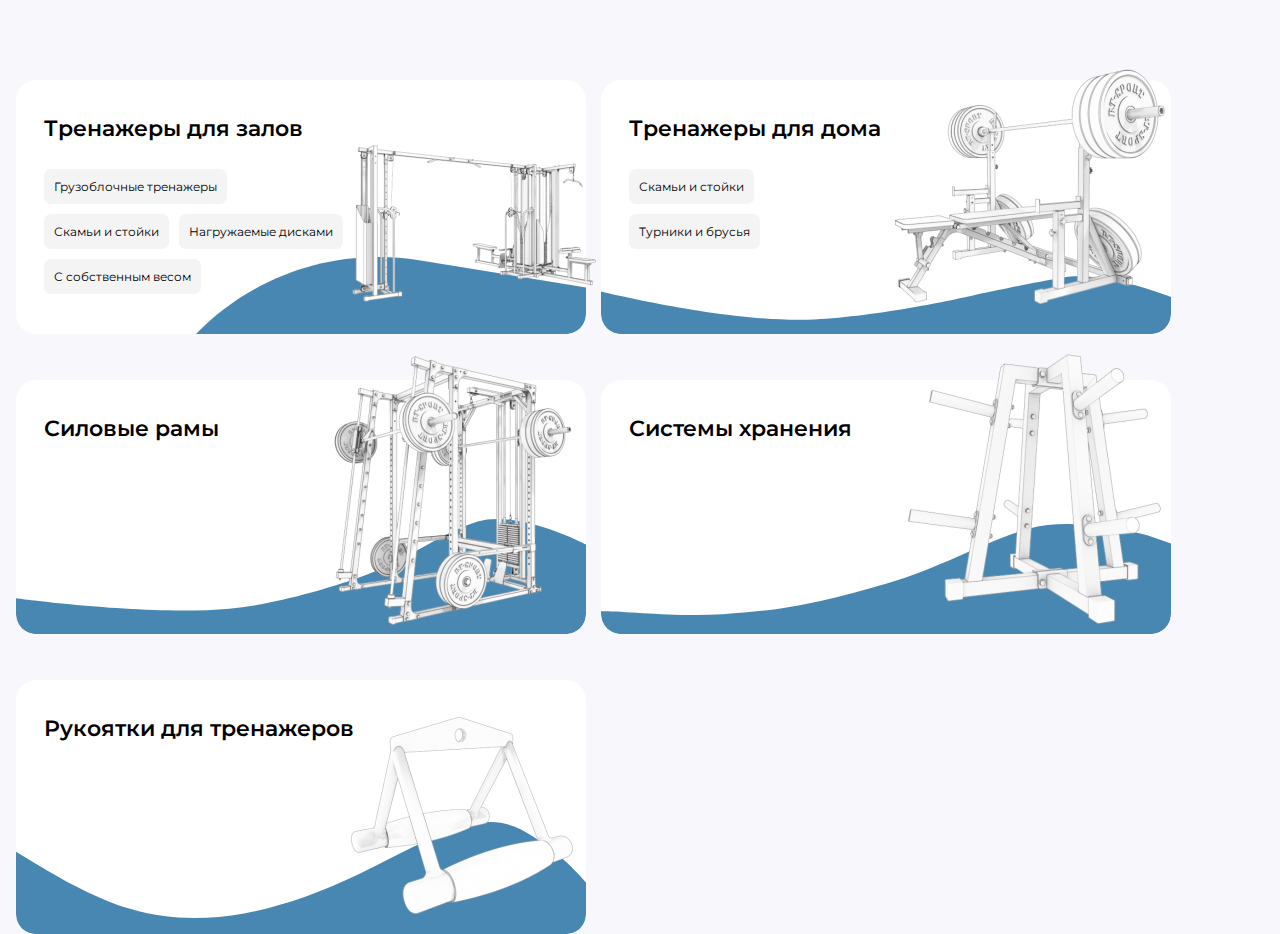
==== index.html @ 9d68d8fd "init" ====
<!DOCTYPE html>
<html lang="ru">

<head>
  <meta charset="UTF-8">
  <meta name="viewport" content="width=device-width, initial-scale=1.0">
  <title>RT-sport</title>
  <link rel="stylesheet" href="style/main.min.css">

</head>

<body class="body">
  <main>
    <section class="pt-80">
      <div class="container">
        <div class="row">
          <div class="card " style="background-image: url('images/svg/c-1.svg');">
            <h2 class="card__title">Тренажеры для залов</h2>
            <div class="card__content">
              <nav class="card_nav">
                <a href="#!" class="card__link">Грузоблочные тренажеры</a>
                <a href="#!" class="card__link">Скамьи и стойки</a>
                <a href="#!" class="card__link">Нагружаемые дисками</a>
                <a href="#!" class="card__link">С собственным весом</a>
              </nav>
              <div class="card__img-wrap">
                <img class="card__img" src="images/png/z-1.png" alt="">
              </div>
            </div>
          </div>
          <div class="card" style="background-image: url('images/svg/c-2.svg');">
            <h2 class="card__title">Тренажеры для дома</h2>
            <div class="card__content">
              <nav class="card_nav">
                <a href="#!" class="card__link">Скамьи и стойки</a> <br>
                <a href="#!" class="card__link">Турники и брусья</a>
              </nav>
              <div class="card__img-wrap d-1">
                <img class="card__img" src="images/png/d-1.png" alt="">
              </div>
            </div>
          </div>
          <div class="card" style="background-image: url('images/svg/c-3.svg');">
            <h2 class="card__title">Силовые рамы</h2>
            <div class="card__content">
              <nav class="card_nav">
                <!-- <a href="#!" class="card__link">title</a> -->
              </nav>
              <div class="card__img-wrap r-1">
                <img class="card__img" src="images/png/r-1.png" alt="">
              </div>
            </div>
          </div>
          <div class="card" style="background-image: url('images/svg/c-4.svg');">
            <h2 class="card__title">Системы хранения</h2>
            <div class="card__content">
              <nav class="card_nav">
                <!-- <a href="#!" class="card__link">title</a> -->
              </nav>
              <div class="card__img-wrap r-1">
                <img class="card__img" src="images/png/x-1.png" alt="">
              </div>
            </div>
          </div>
          <div class="card" style="background-image: url('images/svg/c-5.svg');">
            <h2 class="card__title">Рукоятки для тренажеров</h2>
            <div class="card__content">
              <nav class="card_nav">
                <!-- <a href="#!" class="card__link">title</a> -->
              </nav>
              <div class="card__img-wrap t-1">
                <img class="card__img" src="images/png/t-1.png" alt="">
              </div>
            </div>
          </div>
        </div>
      </div>
    </section>
  </main>

  <script src="js/main.js"></script>
</body>

</html>
---- style/main.min.css ----
*,*::before,*::after{-webkit-box-sizing:border-box;box-sizing:border-box}*,h1,h2,h3,h4,h5,h6{margin:0;padding:0}html{-moz-text-size-adjust:none;-webkit-text-size-adjust:none;-ms-text-size-adjust:none;text-size-adjust:none}body{min-height:100vh;scroll-behavior:smooth;text-rendering:optimizeSpeed}ul{list-style:none}a{color:inherit;text-decoration:none}img{display:block;width:100%;-webkit-user-select:none;-moz-user-select:none;-ms-user-select:none;user-select:none}button{outline:none;border:none;cursor:pointer;background-color:rgba(0,0,0,0)}@font-face{font-family:"Montserrat";font-weight:bold;font-style:normal;font-display:swap;src:url("/font/Montserrat-Bold.woff") format("woff")}@font-face{font-family:"Montserrat";font-weight:600;font-style:normal;font-display:swap;src:url("/font/Montserrat-SemiBold.woff") format("woff")}@font-face{font-family:"Montserrat";font-weight:normal;font-style:normal;font-display:swap;src:url("/font/Montserrat-Regular.woff") format("woff")}.body{background-color:#f8f7fc}@media(max-width: 992px){.body{position:relative;height:100vh}}.container{max-width:1782px;width:100%;margin:0 auto;padding:0 16px}.mb-15{margin-bottom:15px}@media(max-width: 768px){.mb-15{margin-bottom:10px}}.mb-30{margin-bottom:30px}@media(max-width: 768px){.mb-30{margin-bottom:20px}}.pt-80{padding-top:80px}.d-none{display:none !important}.row{display:-webkit-box;display:-ms-flexbox;display:flex;-ms-flex-wrap:wrap;flex-wrap:wrap;-webkit-column-gap:15px;-moz-column-gap:15px;column-gap:15px;row-gap:46px}.card{-webkit-box-flex:0;-ms-flex:0 1 570px;flex:0 1 570px;padding:35px 28px;position:relative;height:254px;border-radius:20px;background:#fff;background-repeat:no-repeat;background-position:right bottom;background-size:auto;cursor:pointer;-webkit-transition:-webkit-transform 250ms ease-in-out,-webkit-filter 250ms ease-in-out;transition:-webkit-transform 250ms ease-in-out,-webkit-filter 250ms ease-in-out;transition:transform 250ms ease-in-out,filter 250ms ease-in-out;transition:transform 250ms ease-in-out,filter 250ms ease-in-out,-webkit-transform 250ms ease-in-out,-webkit-filter 250ms ease-in-out}.card:hover .card__img-wrap{-webkit-transform:scale(1.03);-ms-transform:scale(1.03);transform:scale(1.03)}.card:hover .card__img{-webkit-filter:drop-shadow(6px 6px 14px rgba(0, 0, 0, 0.2));filter:drop-shadow(6px 6px 14px rgba(0, 0, 0, 0.2))}.card__title{color:#000;font-family:"Montserrat",sans-serif;font-size:22px;font-weight:600;line-height:27px;letter-spacing:0%;margin-bottom:27px}.card__content{max-width:310px}.card_nav{display:inline-table;-ms-flex-wrap:wrap;flex-wrap:wrap}.card__link{display:inline-block;color:#000;font-family:"Montserrat",sans-serif;font-size:12px;font-weight:500;line-height:15px;letter-spacing:0%;padding:10px;border-radius:7px;background:#f4f4f4;-webkit-transition:background-color 150ms ease-in-out;transition:background-color 150ms ease-in-out}.card__link:not(:last-child){margin-right:10px;margin-bottom:10px}.card__link:hover{background-color:#e5e5e5}.card__img-wrap{width:249px;height:244px;position:absolute;right:-12px;bottom:0;-webkit-transition:-webkit-transform 250ms ease-in-out;transition:-webkit-transform 250ms ease-in-out;transition:transform 250ms ease-in-out;transition:transform 250ms ease-in-out, -webkit-transform 250ms ease-in-out}.d-1{width:280px;height:280px;right:0;bottom:16px}.r-1{width:274px;height:274px;right:0;bottom:7px}.t-1{width:226px;height:226px;right:10px;bottom:15px}.card__img{width:100%;height:100%;-o-object-fit:fill;object-fit:fill;-o-object-position:right bottom;object-position:right bottom;-webkit-transition:-webkit-filter 250ms ease-in-out;transition:-webkit-filter 250ms ease-in-out;transition:filter 250ms ease-in-out;transition:filter 250ms ease-in-out, -webkit-filter 250ms ease-in-out}/*# sourceMappingURL=main.min.css.map */
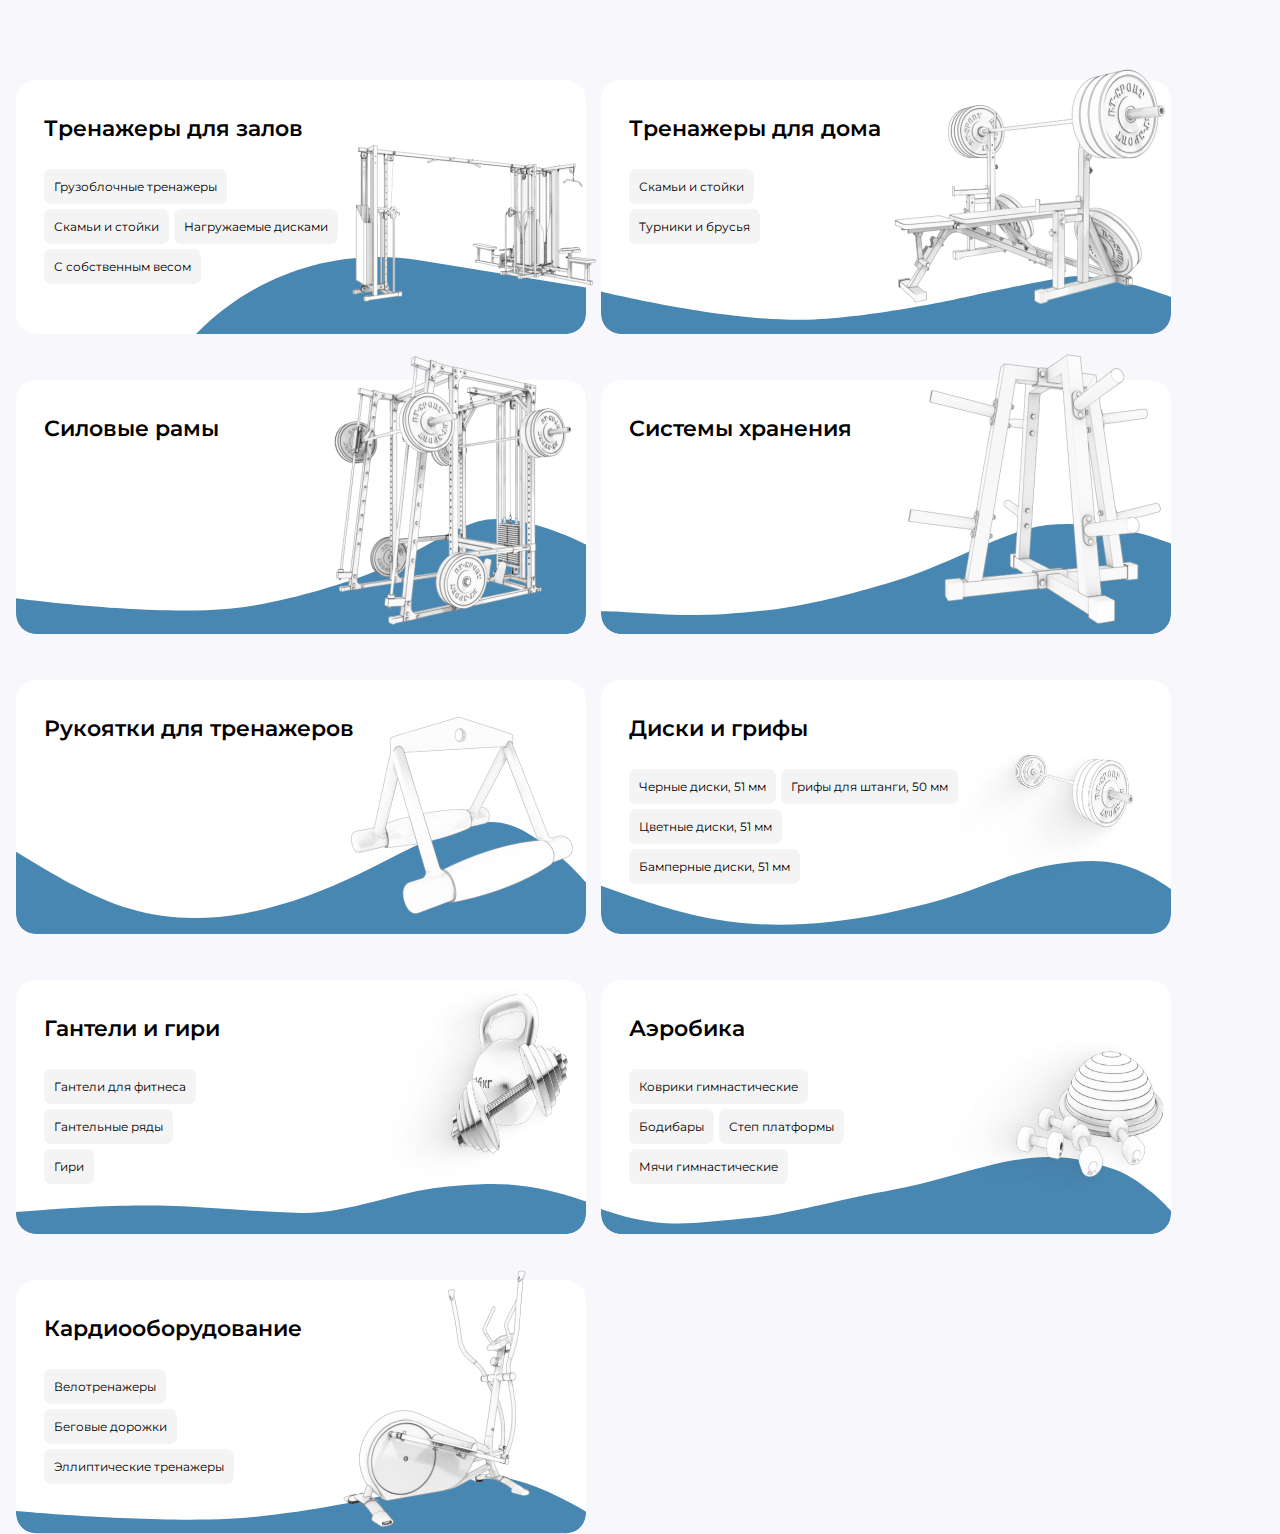
==== commit c5cfad5e: "index finish" ====
--- a/index.html
+++ b/index.html
@@ -73,6 +73,60 @@
               </div>
             </div>
           </div>
+          <div class="card" style="background-image: url('images/svg/c-6.svg');">
+            <h2 class="card__title">Диски и грифы</h2>
+            <div>
+              <nav class="card_nav">
+                <a href="#!" class="card__link">Черные диски, 51 мм</a>
+                <a href="#!" class="card__link">Грифы для штанги, 50 мм</a> <br>
+                <a href="#!" class="card__link">Цветные диски, 51 мм</a> <br>
+                <a href="#!" class="card__link">Бамперные диски, 51 мм</a>
+              </nav>
+              <div class="card__img-wrap d-g-1">
+                <img class="card__img" src="images/png/d-g-1.png" alt="">
+              </div>
+            </div>
+          </div>
+          <div class="card" style="background-image: url('images/svg/c-7.svg');">
+            <h2 class="card__title">Гантели и гири</h2>
+            <div class="card__content">
+              <nav class="card_nav">
+                <a href="#!" class="card__link">Гантели для фитнеса</a> <br>
+                <a href="#!" class="card__link">Гантельные ряды</a> <br>
+                <a href="#!" class="card__link">Гири</a> <br>
+              </nav>
+              <div class="card__img-wrap g-g-1">
+                <img class="card__img" src="images/png/g-g-1.png" alt="">
+              </div>
+            </div>
+          </div>
+          <div class="card" style="background-image: url('images/svg/c-8.svg');">
+            <h2 class="card__title">Аэробика</h2>
+            <div class="card__content">
+              <nav class="card_nav">
+                <a href="#!" class="card__link">Коврики гимнастические</a> <br>
+                <a href="#!" class="card__link">Бодибары</a>
+                <a href="#!" class="card__link">Степ платформы</a> <br>
+                <a href="#!" class="card__link">Мячи гимнастические</a>
+              </nav>
+              <div class="card__img-wrap r-1">
+                <img class="card__img" src="images/png/a-1.png" alt="">
+              </div>
+            </div>
+          </div>
+          <div class="card" style="background-image: url('images/svg/c-9.svg');">
+            <h2 class="card__title">Кардиооборудование</h2>
+            <div class="card__content">
+              <nav class="card_nav">
+                <a href="#!" class="card__link">Велотренажеры</a> <br>
+                <a href="#!" class="card__link">Беговые дорожки</a>
+                <a href="#!" class="card__link">Эллиптические тренажеры</a> <br>
+              </nav>
+              <div class="card__img-wrap k-1">
+                <img class="card__img" src="images/png/k-1.png" alt="">
+              </div>
+            </div>
+          </div>
         </div>
       </div>
     </section>
--- a/style/main.min.css
+++ b/style/main.min.css
@@ -1 +1 @@
-*,*::before,*::after{-webkit-box-sizing:border-box;box-sizing:border-box}*,h1,h2,h3,h4,h5,h6{margin:0;padding:0}html{-moz-text-size-adjust:none;-webkit-text-size-adjust:none;-ms-text-size-adjust:none;text-size-adjust:none}body{min-height:100vh;scroll-behavior:smooth;text-rendering:optimizeSpeed}ul{list-style:none}a{color:inherit;text-decoration:none}img{display:block;width:100%;-webkit-user-select:none;-moz-user-select:none;-ms-user-select:none;user-select:none}button{outline:none;border:none;cursor:pointer;background-color:rgba(0,0,0,0)}@font-face{font-family:"Montserrat";font-weight:bold;font-style:normal;font-display:swap;src:url("/font/Montserrat-Bold.woff") format("woff")}@font-face{font-family:"Montserrat";font-weight:600;font-style:normal;font-display:swap;src:url("/font/Montserrat-SemiBold.woff") format("woff")}@font-face{font-family:"Montserrat";font-weight:normal;font-style:normal;font-display:swap;src:url("/font/Montserrat-Regular.woff") format("woff")}.body{background-color:#f8f7fc}@media(max-width: 992px){.body{position:relative;height:100vh}}.container{max-width:1782px;width:100%;margin:0 auto;padding:0 16px}.mb-15{margin-bottom:15px}@media(max-width: 768px){.mb-15{margin-bottom:10px}}.mb-30{margin-bottom:30px}@media(max-width: 768px){.mb-30{margin-bottom:20px}}.pt-80{padding-top:80px}.d-none{display:none !important}.row{display:-webkit-box;display:-ms-flexbox;display:flex;-ms-flex-wrap:wrap;flex-wrap:wrap;-webkit-column-gap:15px;-moz-column-gap:15px;column-gap:15px;row-gap:46px}.card{-webkit-box-flex:0;-ms-flex:0 1 570px;flex:0 1 570px;padding:35px 28px;position:relative;height:254px;border-radius:20px;background:#fff;background-repeat:no-repeat;background-position:right bottom;background-size:auto;cursor:pointer;-webkit-transition:-webkit-transform 250ms ease-in-out,-webkit-filter 250ms ease-in-out;transition:-webkit-transform 250ms ease-in-out,-webkit-filter 250ms ease-in-out;transition:transform 250ms ease-in-out,filter 250ms ease-in-out;transition:transform 250ms ease-in-out,filter 250ms ease-in-out,-webkit-transform 250ms ease-in-out,-webkit-filter 250ms ease-in-out}.card:hover .card__img-wrap{-webkit-transform:scale(1.03);-ms-transform:scale(1.03);transform:scale(1.03)}.card:hover .card__img{-webkit-filter:drop-shadow(6px 6px 14px rgba(0, 0, 0, 0.2));filter:drop-shadow(6px 6px 14px rgba(0, 0, 0, 0.2))}.card__title{color:#000;font-family:"Montserrat",sans-serif;font-size:22px;font-weight:600;line-height:27px;letter-spacing:0%;margin-bottom:27px}.card__content{max-width:310px}.card_nav{display:inline-table;-ms-flex-wrap:wrap;flex-wrap:wrap}.card__link{display:inline-block;color:#000;font-family:"Montserrat",sans-serif;font-size:12px;font-weight:500;line-height:15px;letter-spacing:0%;padding:10px;border-radius:7px;background:#f4f4f4;-webkit-transition:background-color 150ms ease-in-out;transition:background-color 150ms ease-in-out}.card__link:not(:last-child){margin-right:10px;margin-bottom:10px}.card__link:hover{background-color:#e5e5e5}.card__img-wrap{width:249px;height:244px;position:absolute;right:-12px;bottom:0;-webkit-transition:-webkit-transform 250ms ease-in-out;transition:-webkit-transform 250ms ease-in-out;transition:transform 250ms ease-in-out;transition:transform 250ms ease-in-out, -webkit-transform 250ms ease-in-out}.d-1{width:280px;height:280px;right:0;bottom:16px}.r-1{width:274px;height:274px;right:0;bottom:7px}.t-1{width:226px;height:226px;right:10px;bottom:15px}.card__img{width:100%;height:100%;-o-object-fit:fill;object-fit:fill;-o-object-position:right bottom;object-position:right bottom;-webkit-transition:-webkit-filter 250ms ease-in-out;transition:-webkit-filter 250ms ease-in-out;transition:filter 250ms ease-in-out;transition:filter 250ms ease-in-out, -webkit-filter 250ms ease-in-out}/*# sourceMappingURL=main.min.css.map */+*,*::before,*::after{-webkit-box-sizing:border-box;box-sizing:border-box}*,h1,h2,h3,h4,h5,h6{margin:0;padding:0}html{-moz-text-size-adjust:none;-webkit-text-size-adjust:none;-ms-text-size-adjust:none;text-size-adjust:none}body{min-height:100vh;scroll-behavior:smooth;text-rendering:optimizeSpeed}ul{list-style:none}a{color:inherit;text-decoration:none}img{display:block;width:100%;-webkit-user-select:none;-moz-user-select:none;-ms-user-select:none;user-select:none}button{outline:none;border:none;cursor:pointer;background-color:rgba(0,0,0,0)}@font-face{font-family:"Montserrat";font-weight:bold;font-style:normal;font-display:swap;src:url("/font/Montserrat-Bold.woff") format("woff")}@font-face{font-family:"Montserrat";font-weight:600;font-style:normal;font-display:swap;src:url("/font/Montserrat-SemiBold.woff") format("woff")}@font-face{font-family:"Montserrat";font-weight:normal;font-style:normal;font-display:swap;src:url("/font/Montserrat-Regular.woff") format("woff")}.body{background-color:#f8f7fc}@media(max-width: 992px){.body{position:relative;height:100vh}}.container{max-width:1782px;width:100%;margin:0 auto;padding:0 16px}.mb-15{margin-bottom:15px}@media(max-width: 768px){.mb-15{margin-bottom:10px}}.mb-30{margin-bottom:30px}@media(max-width: 768px){.mb-30{margin-bottom:20px}}.pt-80{padding-top:80px}.d-none{display:none !important}.row{display:-webkit-box;display:-ms-flexbox;display:flex;-ms-flex-wrap:wrap;flex-wrap:wrap;-webkit-column-gap:15px;-moz-column-gap:15px;column-gap:15px;row-gap:46px}.card{-webkit-box-flex:0;-ms-flex:0 1 570px;flex:0 1 570px;padding:35px 28px;position:relative;height:254px;border-radius:20px;background:#fff;background-repeat:no-repeat;background-position:right bottom;background-size:auto;cursor:pointer;-webkit-transition:-webkit-transform 250ms ease-in-out,-webkit-filter 250ms ease-in-out;transition:-webkit-transform 250ms ease-in-out,-webkit-filter 250ms ease-in-out;transition:transform 250ms ease-in-out,filter 250ms ease-in-out;transition:transform 250ms ease-in-out,filter 250ms ease-in-out,-webkit-transform 250ms ease-in-out,-webkit-filter 250ms ease-in-out}.card:hover .card__img-wrap{-webkit-transform:scale(1.03);-ms-transform:scale(1.03);transform:scale(1.03)}.card:hover .card__img{-webkit-filter:drop-shadow(6px 6px 14px rgba(0, 0, 0, 0.2));filter:drop-shadow(6px 6px 14px rgba(0, 0, 0, 0.2))}.card__title{color:#000;font-family:"Montserrat",sans-serif;font-size:22px;font-weight:600;line-height:27px;letter-spacing:0%;margin-bottom:27px}.card__content{max-width:310px}.card_nav{display:inline-table;-ms-flex-wrap:wrap;flex-wrap:wrap;position:relative;z-index:1}.card__link{display:inline-block;color:#000;font-family:"Montserrat",sans-serif;font-size:12px;font-weight:500;line-height:15px;letter-spacing:0%;padding:10px;border-radius:7px;background:#f4f4f4;-webkit-transition:background-color 150ms ease-in-out;transition:background-color 150ms ease-in-out}.card__link:not(:last-child){margin-right:5px;margin-bottom:5px}.card__link:hover{background-color:#e5e5e5}.card__img-wrap{width:249px;height:244px;position:absolute;right:-12px;bottom:0;-webkit-transition:-webkit-transform 250ms ease-in-out;transition:-webkit-transform 250ms ease-in-out;transition:transform 250ms ease-in-out;transition:transform 250ms ease-in-out, -webkit-transform 250ms ease-in-out}.d-1{width:280px;height:280px;right:0;bottom:16px}.r-1{width:274px;height:274px;right:0;bottom:7px}.t-1{width:226px;height:226px;right:10px;bottom:15px}.d-g-1{width:257px;height:257px;right:30px;bottom:0px;top:0px}.g-g-1{width:248px;height:248px;right:10px;bottom:10px}.k-1{width:258px;height:258px;right:0;bottom:6px}.card__img{width:100%;height:100%;-o-object-fit:fill;object-fit:fill;-o-object-position:right bottom;object-position:right bottom;-webkit-transition:-webkit-filter 250ms ease-in-out;transition:-webkit-filter 250ms ease-in-out;transition:filter 250ms ease-in-out;transition:filter 250ms ease-in-out, -webkit-filter 250ms ease-in-out}/*# sourceMappingURL=main.min.css.map */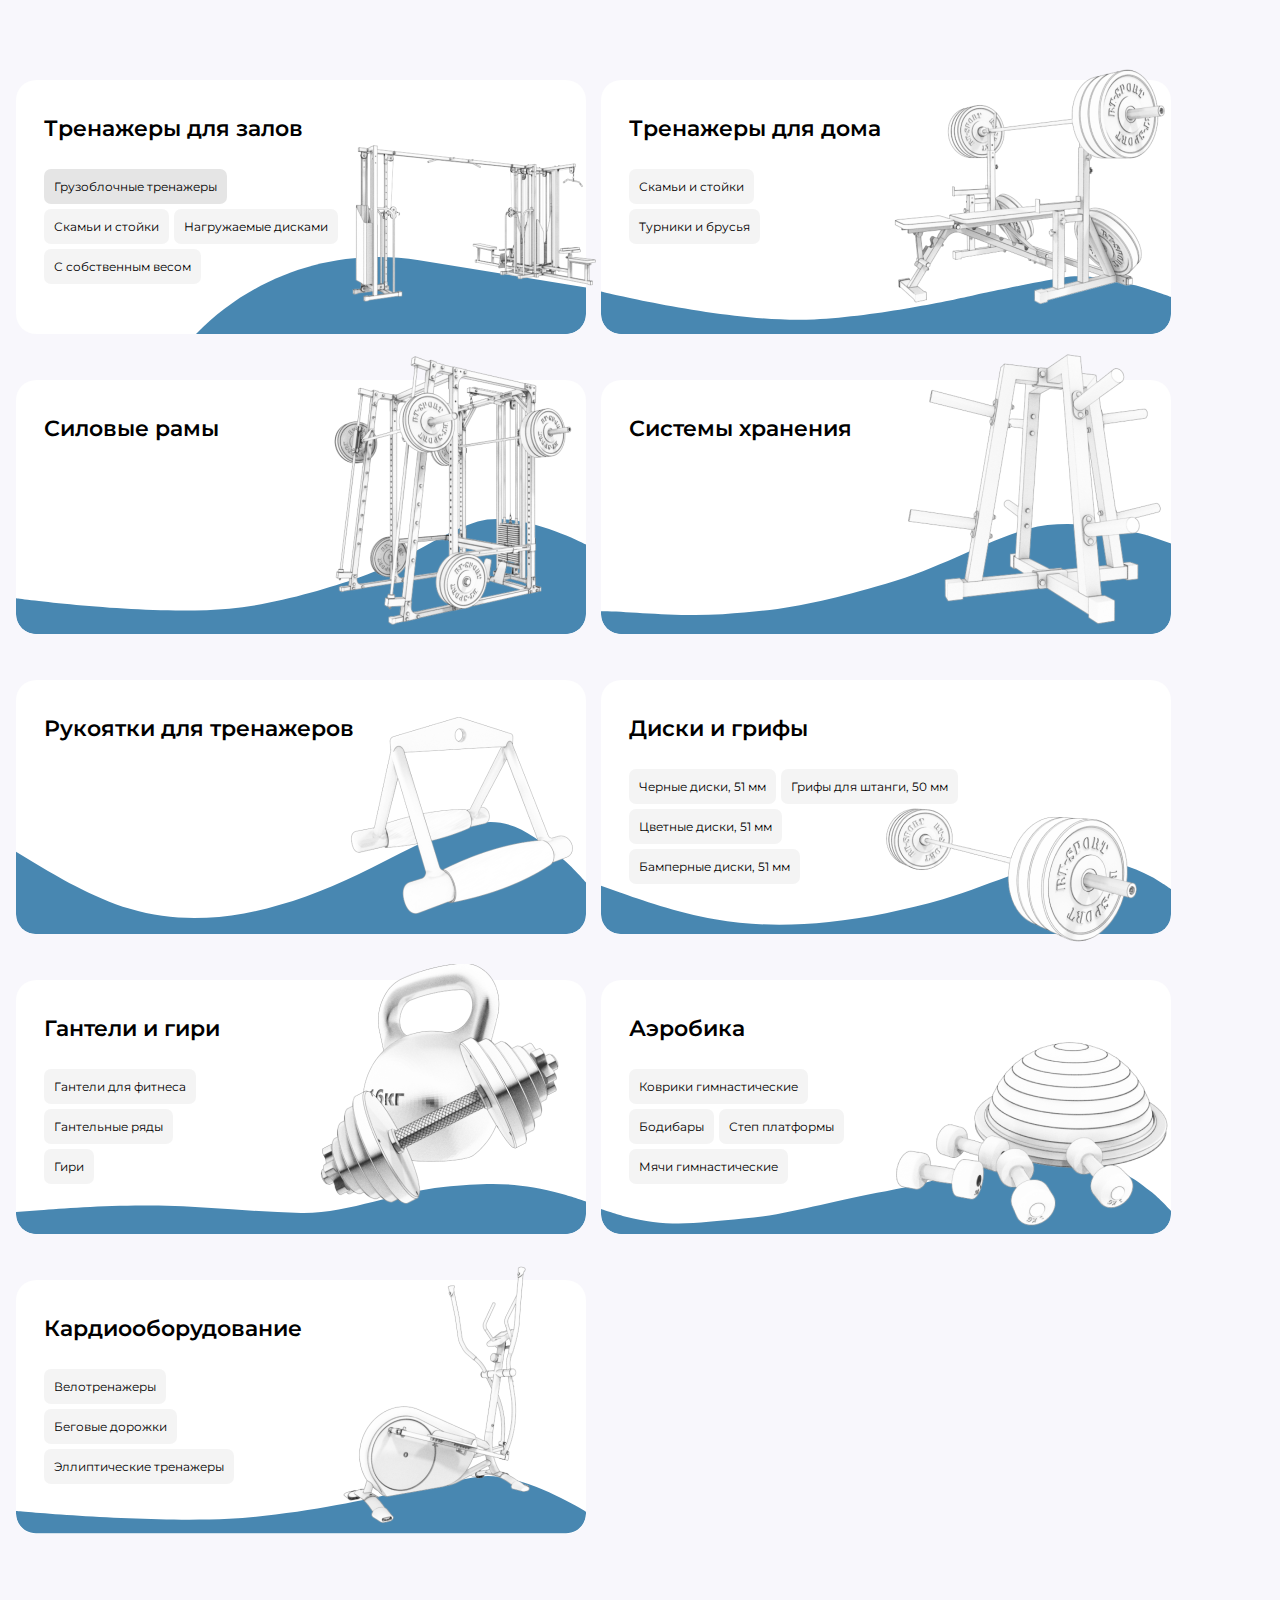
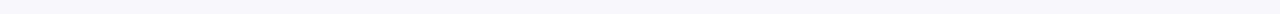
==== commit d7afa73f: "pages finish" ====
--- a/index.html
+++ b/index.html
@@ -11,14 +11,15 @@
 
 <body class="body">
   <main>
-    <section class="pt-80">
+    <section class="py-80">
       <div class="container">
         <div class="row">
-          <div class="card " style="background-image: url('images/svg/c-1.svg');">
+          <div class="card" style="background-image: url('images/svg/c-1.svg');"
+            onclick="window.location.href='zal.html';">
             <h2 class="card__title">Тренажеры для залов</h2>
             <div class="card__content">
               <nav class="card_nav">
-                <a href="#!" class="card__link">Грузоблочные тренажеры</a>
+                <a href="#!" class="card__link active">Грузоблочные тренажеры</a>
                 <a href="#!" class="card__link">Скамьи и стойки</a>
                 <a href="#!" class="card__link">Нагружаемые дисками</a>
                 <a href="#!" class="card__link">С собственным весом</a>
@@ -28,7 +29,8 @@
               </div>
             </div>
           </div>
-          <div class="card" style="background-image: url('images/svg/c-2.svg');">
+          <div class="card" style="background-image: url('images/svg/c-2.svg');"
+            onclick="window.location.href='house.html';">
             <h2 class="card__title">Тренажеры для дома</h2>
             <div class="card__content">
               <nav class="card_nav">
@@ -40,7 +42,8 @@
               </div>
             </div>
           </div>
-          <div class="card" style="background-image: url('images/svg/c-3.svg');">
+          <div class="card" style="background-image: url('images/svg/c-3.svg');"
+            onclick="window.location.href='index.html';">
             <h2 class="card__title">Силовые рамы</h2>
             <div class="card__content">
               <nav class="card_nav">
@@ -51,7 +54,8 @@
               </div>
             </div>
           </div>
-          <div class="card" style="background-image: url('images/svg/c-4.svg');">
+          <div class="card" style="background-image: url('images/svg/c-4.svg');"
+            onclick="window.location.href='index.html';">
             <h2 class="card__title">Системы хранения</h2>
             <div class="card__content">
               <nav class="card_nav">
@@ -62,7 +66,8 @@
               </div>
             </div>
           </div>
-          <div class="card" style="background-image: url('images/svg/c-5.svg');">
+          <div class="card" style="background-image: url('images/svg/c-5.svg');"
+            onclick="window.location.href='index.html';">
             <h2 class="card__title">Рукоятки для тренажеров</h2>
             <div class="card__content">
               <nav class="card_nav">
@@ -73,7 +78,8 @@
               </div>
             </div>
           </div>
-          <div class="card" style="background-image: url('images/svg/c-6.svg');">
+          <div class="card" style="background-image: url('images/svg/c-6.svg');"
+            onclick="window.location.href='disc-grif.html';">
             <h2 class="card__title">Диски и грифы</h2>
             <div>
               <nav class="card_nav">
@@ -87,7 +93,8 @@
               </div>
             </div>
           </div>
-          <div class="card" style="background-image: url('images/svg/c-7.svg');">
+          <div class="card" style="background-image: url('images/svg/c-7.svg');"
+            onclick="window.location.href='gantel-giri.html';">
             <h2 class="card__title">Гантели и гири</h2>
             <div class="card__content">
               <nav class="card_nav">
@@ -100,7 +107,8 @@
               </div>
             </div>
           </div>
-          <div class="card" style="background-image: url('images/svg/c-8.svg');">
+          <div class="card" style="background-image: url('images/svg/c-8.svg');"
+            onclick="window.location.href='aerobika.html';">
             <h2 class="card__title">Аэробика</h2>
             <div class="card__content">
               <nav class="card_nav">
@@ -109,12 +117,13 @@
                 <a href="#!" class="card__link">Степ платформы</a> <br>
                 <a href="#!" class="card__link">Мячи гимнастические</a>
               </nav>
-              <div class="card__img-wrap r-1">
+              <div class="card__img-wrap a-1">
                 <img class="card__img" src="images/png/a-1.png" alt="">
               </div>
             </div>
           </div>
-          <div class="card" style="background-image: url('images/svg/c-9.svg');">
+          <div class="card" style="background-image: url('images/svg/c-9.svg');"
+            onclick="window.location.href='kardio.html';">
             <h2 class="card__title">Кардиооборудование</h2>
             <div class="card__content">
               <nav class="card_nav">
--- a/style/main.min.css
+++ b/style/main.min.css
@@ -1 +1 @@
-*,*::before,*::after{-webkit-box-sizing:border-box;box-sizing:border-box}*,h1,h2,h3,h4,h5,h6{margin:0;padding:0}html{-moz-text-size-adjust:none;-webkit-text-size-adjust:none;-ms-text-size-adjust:none;text-size-adjust:none}body{min-height:100vh;scroll-behavior:smooth;text-rendering:optimizeSpeed}ul{list-style:none}a{color:inherit;text-decoration:none}img{display:block;width:100%;-webkit-user-select:none;-moz-user-select:none;-ms-user-select:none;user-select:none}button{outline:none;border:none;cursor:pointer;background-color:rgba(0,0,0,0)}@font-face{font-family:"Montserrat";font-weight:bold;font-style:normal;font-display:swap;src:url("/font/Montserrat-Bold.woff") format("woff")}@font-face{font-family:"Montserrat";font-weight:600;font-style:normal;font-display:swap;src:url("/font/Montserrat-SemiBold.woff") format("woff")}@font-face{font-family:"Montserrat";font-weight:normal;font-style:normal;font-display:swap;src:url("/font/Montserrat-Regular.woff") format("woff")}.body{background-color:#f8f7fc}@media(max-width: 992px){.body{position:relative;height:100vh}}.container{max-width:1782px;width:100%;margin:0 auto;padding:0 16px}.mb-15{margin-bottom:15px}@media(max-width: 768px){.mb-15{margin-bottom:10px}}.mb-30{margin-bottom:30px}@media(max-width: 768px){.mb-30{margin-bottom:20px}}.pt-80{padding-top:80px}.d-none{display:none !important}.row{display:-webkit-box;display:-ms-flexbox;display:flex;-ms-flex-wrap:wrap;flex-wrap:wrap;-webkit-column-gap:15px;-moz-column-gap:15px;column-gap:15px;row-gap:46px}.card{-webkit-box-flex:0;-ms-flex:0 1 570px;flex:0 1 570px;padding:35px 28px;position:relative;height:254px;border-radius:20px;background:#fff;background-repeat:no-repeat;background-position:right bottom;background-size:auto;cursor:pointer;-webkit-transition:-webkit-transform 250ms ease-in-out,-webkit-filter 250ms ease-in-out;transition:-webkit-transform 250ms ease-in-out,-webkit-filter 250ms ease-in-out;transition:transform 250ms ease-in-out,filter 250ms ease-in-out;transition:transform 250ms ease-in-out,filter 250ms ease-in-out,-webkit-transform 250ms ease-in-out,-webkit-filter 250ms ease-in-out}.card:hover .card__img-wrap{-webkit-transform:scale(1.03);-ms-transform:scale(1.03);transform:scale(1.03)}.card:hover .card__img{-webkit-filter:drop-shadow(6px 6px 14px rgba(0, 0, 0, 0.2));filter:drop-shadow(6px 6px 14px rgba(0, 0, 0, 0.2))}.card__title{color:#000;font-family:"Montserrat",sans-serif;font-size:22px;font-weight:600;line-height:27px;letter-spacing:0%;margin-bottom:27px}.card__content{max-width:310px}.card_nav{display:inline-table;-ms-flex-wrap:wrap;flex-wrap:wrap;position:relative;z-index:1}.card__link{display:inline-block;color:#000;font-family:"Montserrat",sans-serif;font-size:12px;font-weight:500;line-height:15px;letter-spacing:0%;padding:10px;border-radius:7px;background:#f4f4f4;-webkit-transition:background-color 150ms ease-in-out;transition:background-color 150ms ease-in-out}.card__link:not(:last-child){margin-right:5px;margin-bottom:5px}.card__link:hover{background-color:#e5e5e5}.card__img-wrap{width:249px;height:244px;position:absolute;right:-12px;bottom:0;-webkit-transition:-webkit-transform 250ms ease-in-out;transition:-webkit-transform 250ms ease-in-out;transition:transform 250ms ease-in-out;transition:transform 250ms ease-in-out, -webkit-transform 250ms ease-in-out}.d-1{width:280px;height:280px;right:0;bottom:16px}.r-1{width:274px;height:274px;right:0;bottom:7px}.t-1{width:226px;height:226px;right:10px;bottom:15px}.d-g-1{width:257px;height:257px;right:30px;bottom:0px;top:0px}.g-g-1{width:248px;height:248px;right:10px;bottom:10px}.k-1{width:258px;height:258px;right:0;bottom:6px}.card__img{width:100%;height:100%;-o-object-fit:fill;object-fit:fill;-o-object-position:right bottom;object-position:right bottom;-webkit-transition:-webkit-filter 250ms ease-in-out;transition:-webkit-filter 250ms ease-in-out;transition:filter 250ms ease-in-out;transition:filter 250ms ease-in-out, -webkit-filter 250ms ease-in-out}/*# sourceMappingURL=main.min.css.map */+*,*::before,*::after{-webkit-box-sizing:border-box;box-sizing:border-box}*,h1,h2,h3,h4,h5,h6{margin:0;padding:0}html{-moz-text-size-adjust:none;-webkit-text-size-adjust:none;-ms-text-size-adjust:none;text-size-adjust:none}body{min-height:100vh;scroll-behavior:smooth;text-rendering:optimizeSpeed}ul{list-style:none}a{color:inherit;text-decoration:none}img{display:block;width:100%;-webkit-user-select:none;-moz-user-select:none;-ms-user-select:none;user-select:none}button{outline:none;border:none;cursor:pointer;background-color:rgba(0,0,0,0)}@font-face{font-family:"Montserrat";font-weight:bold;font-style:normal;font-display:swap;src:url("/font/Montserrat-Bold.woff") format("woff")}@font-face{font-family:"Montserrat";font-weight:600;font-style:normal;font-display:swap;src:url("/font/Montserrat-SemiBold.woff") format("woff")}@font-face{font-family:"Montserrat";font-weight:normal;font-style:normal;font-display:swap;src:url("/font/Montserrat-Regular.woff") format("woff")}.body{background-color:#f8f7fc}@media(max-width: 992px){.body{position:relative;height:100vh}}.container{max-width:1782px;width:100%;margin:0 auto;padding:0 16px}.mb-15{margin-bottom:15px}@media(max-width: 768px){.mb-15{margin-bottom:10px}}.mb-30{margin-bottom:30px}@media(max-width: 768px){.mb-30{margin-bottom:20px}}.mb-80{margin-bottom:80px}.py-80{padding:80px 0}.d-none{display:none !important}.row{display:-webkit-box;display:-ms-flexbox;display:flex;-ms-flex-wrap:wrap;flex-wrap:wrap;-webkit-column-gap:15px;-moz-column-gap:15px;column-gap:15px;row-gap:46px}.row-30{row-gap:30px}.card{-webkit-box-flex:0;-ms-flex:0 1 570px;flex:0 1 570px;padding:35px 28px;position:relative;height:254px;border-radius:20px;background:#fff;background-repeat:no-repeat;background-position:right bottom;background-size:auto;cursor:pointer;-webkit-transition:-webkit-transform 250ms ease-in-out,-webkit-filter 250ms ease-in-out;transition:-webkit-transform 250ms ease-in-out,-webkit-filter 250ms ease-in-out;transition:transform 250ms ease-in-out,filter 250ms ease-in-out;transition:transform 250ms ease-in-out,filter 250ms ease-in-out,-webkit-transform 250ms ease-in-out,-webkit-filter 250ms ease-in-out}.card:hover .card__img-wrap{-webkit-transform:scale(1.03);-ms-transform:scale(1.03);transform:scale(1.03)}.card:hover .card__img{-webkit-filter:drop-shadow(6px 6px 14px rgba(0, 0, 0, 0.2));filter:drop-shadow(6px 6px 14px rgba(0, 0, 0, 0.2))}.card__title{color:#000;font-family:"Montserrat",sans-serif;font-size:22px;font-weight:600;line-height:27px;letter-spacing:0%;margin-bottom:27px}.card__content{max-width:310px}.card_nav{display:inline-table;-ms-flex-wrap:wrap;flex-wrap:wrap;position:relative;z-index:1}.card__link{display:inline-block;color:#000;font-family:"Montserrat",sans-serif;font-size:12px;font-weight:500;line-height:15px;letter-spacing:0%;padding:10px;border-radius:7px;background:#f4f4f4;-webkit-transition:background-color 150ms ease-in-out;transition:background-color 150ms ease-in-out}.card__link:not(:last-child){margin-right:5px;margin-bottom:5px}.card__link:hover{background-color:#e5e5e5}.card__link.active{background-color:#e5e5e5}.card__img-wrap{width:249px;height:244px;position:absolute;right:-12px;bottom:0;-webkit-transition:-webkit-transform 250ms ease-in-out;transition:-webkit-transform 250ms ease-in-out;transition:transform 250ms ease-in-out;transition:transform 250ms ease-in-out, -webkit-transform 250ms ease-in-out}.d-1{width:280px;height:280px;right:0;bottom:16px}.r-1{width:274px;height:274px;right:0;bottom:7px}.t-1{width:226px;height:226px;right:10px;bottom:15px}.d-g-1{width:257px;height:257px;right:30px;top:10px}.g-g-1{width:248px;height:248px;right:20px;bottom:22px}.a-1{width:274px;height:274px;right:2px;bottom:7px}.k-1{width:258px;height:258px;right:0;bottom:10px}.z-1-3{right:-4px;bottom:12px}.z-1-4{right:-7px;bottom:7px;width:261px;height:261px}.d-g-2{width:276px;height:276px;right:10px;bottom:-10px}.d-g-3{width:276px;height:276px;right:10px;bottom:-10px}.d-g-4{width:276px;height:276px;right:10px;bottom:-10px}.d-g-5{width:310px;height:310px;right:10px;top:-10px}.g-g-2{width:259px;height:259px;right:25px;bottom:25px}.g-g-3{width:259px;height:259px;right:0px;bottom:15px}.k-2{width:269px;height:269px;right:0;bottom:10px}.k-3{width:269px;height:269px;right:25px;bottom:8px}.card__img{width:100%;height:100%;-o-object-fit:fill;object-fit:fill;-o-object-position:right bottom;object-position:right bottom;-webkit-transition:-webkit-filter 250ms ease-in-out;transition:-webkit-filter 250ms ease-in-out;transition:filter 250ms ease-in-out;transition:filter 250ms ease-in-out, -webkit-filter 250ms ease-in-out}/*# sourceMappingURL=main.min.css.map */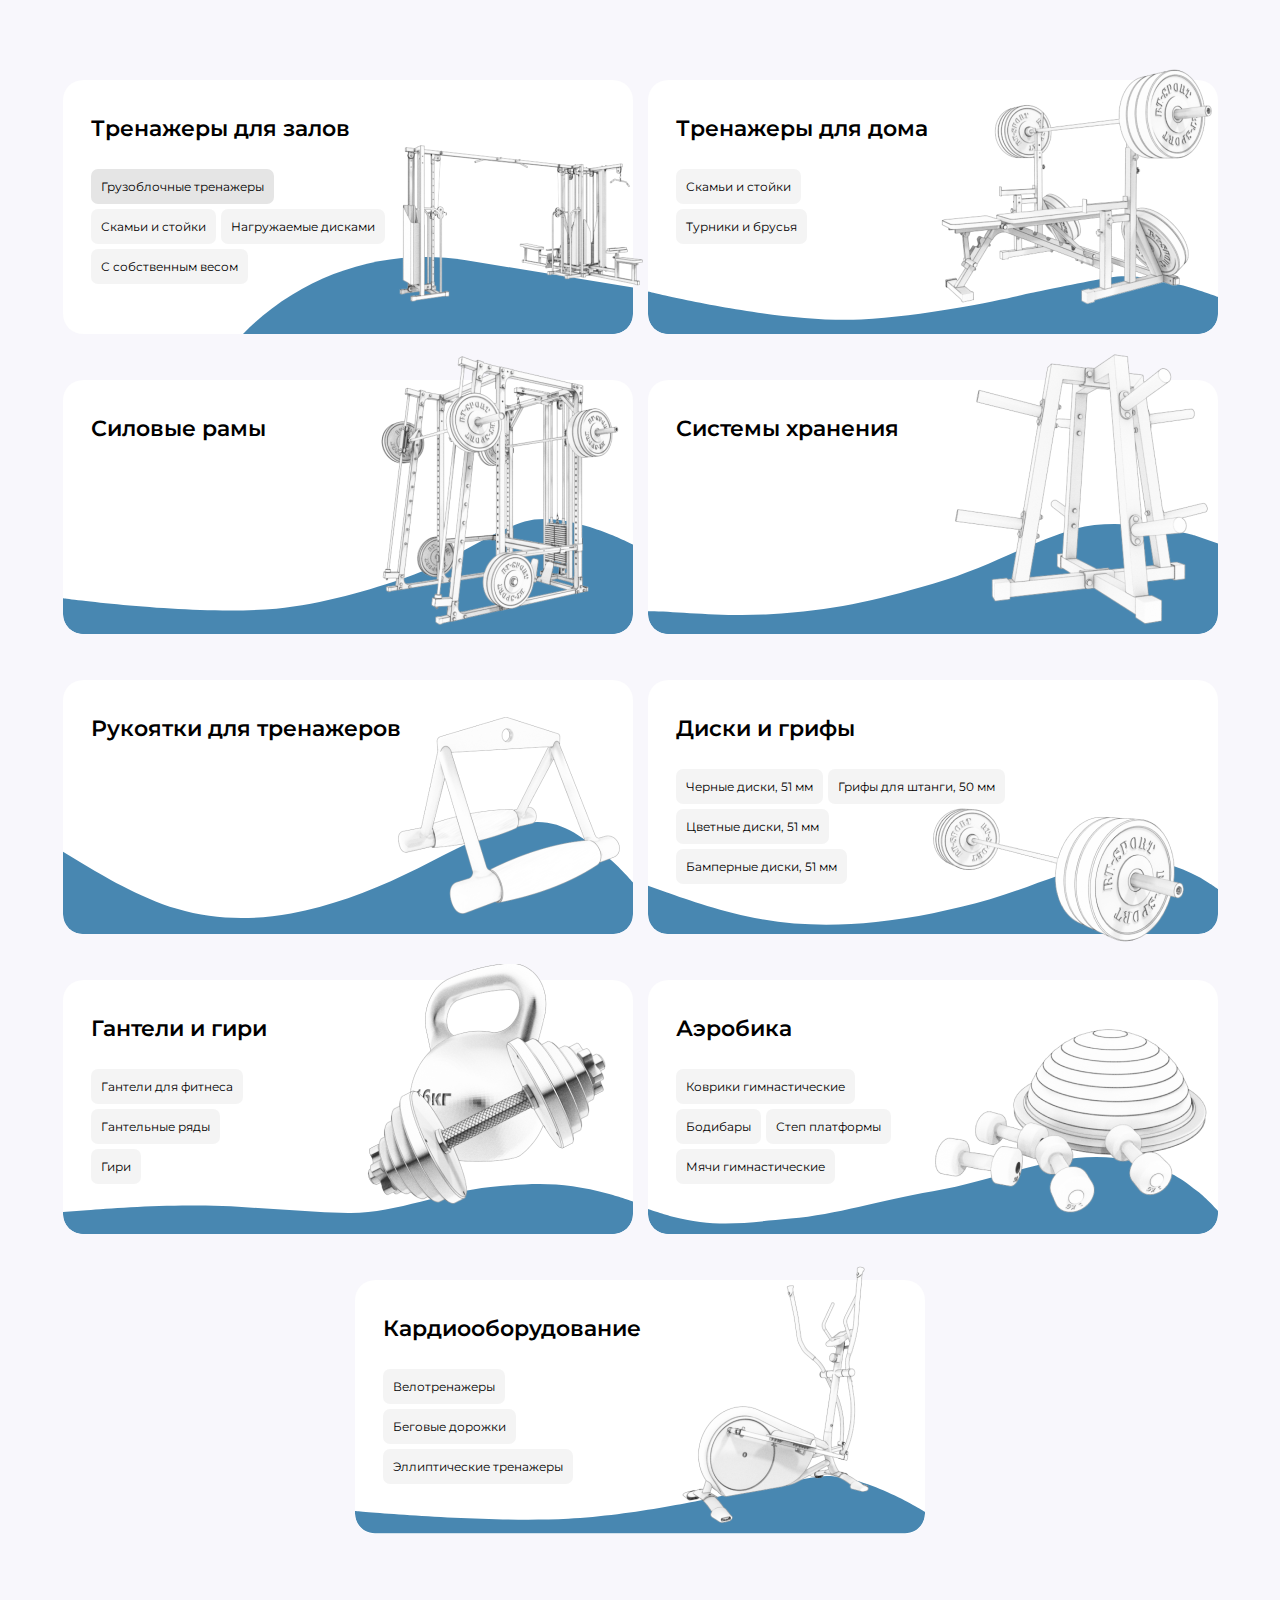
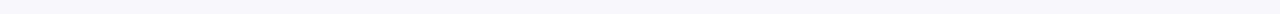
==== commit 17572260: "fix bg" ====
--- a/index.html
+++ b/index.html
@@ -14,8 +14,7 @@
     <section class="py-80">
       <div class="container">
         <div class="row">
-          <div class="card" style="background-image: url('images/svg/c-1.svg');"
-            onclick="window.location.href='zal.html';">
+          <div class="card bg-1" onclick="window.location.href='zal.html';">
             <h2 class="card__title">Тренажеры для залов</h2>
             <div class="card__content">
               <nav class="card_nav">
@@ -29,8 +28,7 @@
               </div>
             </div>
           </div>
-          <div class="card" style="background-image: url('images/svg/c-2.svg');"
-            onclick="window.location.href='house.html';">
+          <div class="card bg-2" onclick="window.location.href='house.html';">
             <h2 class="card__title">Тренажеры для дома</h2>
             <div class="card__content">
               <nav class="card_nav">
@@ -42,8 +40,7 @@
               </div>
             </div>
           </div>
-          <div class="card" style="background-image: url('images/svg/c-3.svg');"
-            onclick="window.location.href='index.html';">
+          <div class="card bg-3" onclick="window.location.href='index.html';">
             <h2 class="card__title">Силовые рамы</h2>
             <div class="card__content">
               <nav class="card_nav">
@@ -54,8 +51,7 @@
               </div>
             </div>
           </div>
-          <div class="card" style="background-image: url('images/svg/c-4.svg');"
-            onclick="window.location.href='index.html';">
+          <div class="card bg-4" onclick="window.location.href='index.html';">
             <h2 class="card__title">Системы хранения</h2>
             <div class="card__content">
               <nav class="card_nav">
@@ -66,8 +62,7 @@
               </div>
             </div>
           </div>
-          <div class="card" style="background-image: url('images/svg/c-5.svg');"
-            onclick="window.location.href='index.html';">
+          <div class="card bg-5" onclick="window.location.href='index.html';">
             <h2 class="card__title">Рукоятки для тренажеров</h2>
             <div class="card__content">
               <nav class="card_nav">
@@ -78,8 +73,7 @@
               </div>
             </div>
           </div>
-          <div class="card" style="background-image: url('images/svg/c-6.svg');"
-            onclick="window.location.href='disc-grif.html';">
+          <div class="card bg-6" onclick="window.location.href='disc-grif.html';">
             <h2 class="card__title">Диски и грифы</h2>
             <div>
               <nav class="card_nav">
@@ -93,8 +87,7 @@
               </div>
             </div>
           </div>
-          <div class="card" style="background-image: url('images/svg/c-7.svg');"
-            onclick="window.location.href='gantel-giri.html';">
+          <div class="card bg-7" onclick="window.location.href='gantel-giri.html';">
             <h2 class="card__title">Гантели и гири</h2>
             <div class="card__content">
               <nav class="card_nav">
@@ -107,8 +100,7 @@
               </div>
             </div>
           </div>
-          <div class="card" style="background-image: url('images/svg/c-8.svg');"
-            onclick="window.location.href='aerobika.html';">
+          <div class="card bg-8" onclick="window.location.href='aerobika.html';">
             <h2 class="card__title">Аэробика</h2>
             <div class="card__content">
               <nav class="card_nav">
@@ -122,8 +114,7 @@
               </div>
             </div>
           </div>
-          <div class="card" style="background-image: url('images/svg/c-9.svg');"
-            onclick="window.location.href='kardio.html';">
+          <div class="card bg-9" onclick="window.location.href='kardio.html';">
             <h2 class="card__title">Кардиооборудование</h2>
             <div class="card__content">
               <nav class="card_nav">
--- a/style/main.min.css
+++ b/style/main.min.css
@@ -1 +1 @@
-*,*::before,*::after{-webkit-box-sizing:border-box;box-sizing:border-box}*,h1,h2,h3,h4,h5,h6{margin:0;padding:0}html{-moz-text-size-adjust:none;-webkit-text-size-adjust:none;-ms-text-size-adjust:none;text-size-adjust:none}body{min-height:100vh;scroll-behavior:smooth;text-rendering:optimizeSpeed}ul{list-style:none}a{color:inherit;text-decoration:none}img{display:block;width:100%;-webkit-user-select:none;-moz-user-select:none;-ms-user-select:none;user-select:none}button{outline:none;border:none;cursor:pointer;background-color:rgba(0,0,0,0)}@font-face{font-family:"Montserrat";font-weight:bold;font-style:normal;font-display:swap;src:url("/font/Montserrat-Bold.woff") format("woff")}@font-face{font-family:"Montserrat";font-weight:600;font-style:normal;font-display:swap;src:url("/font/Montserrat-SemiBold.woff") format("woff")}@font-face{font-family:"Montserrat";font-weight:normal;font-style:normal;font-display:swap;src:url("/font/Montserrat-Regular.woff") format("woff")}.body{background-color:#f8f7fc}@media(max-width: 992px){.body{position:relative;height:100vh}}.container{max-width:1782px;width:100%;margin:0 auto;padding:0 16px}.mb-15{margin-bottom:15px}@media(max-width: 768px){.mb-15{margin-bottom:10px}}.mb-30{margin-bottom:30px}@media(max-width: 768px){.mb-30{margin-bottom:20px}}.mb-80{margin-bottom:80px}.py-80{padding:80px 0}.d-none{display:none !important}.row{display:-webkit-box;display:-ms-flexbox;display:flex;-ms-flex-wrap:wrap;flex-wrap:wrap;-webkit-column-gap:15px;-moz-column-gap:15px;column-gap:15px;row-gap:46px}.row-30{row-gap:30px}.card{-webkit-box-flex:0;-ms-flex:0 1 570px;flex:0 1 570px;padding:35px 28px;position:relative;height:254px;border-radius:20px;background:#fff;background-repeat:no-repeat;background-position:right bottom;background-size:auto;cursor:pointer;-webkit-transition:-webkit-transform 250ms ease-in-out,-webkit-filter 250ms ease-in-out;transition:-webkit-transform 250ms ease-in-out,-webkit-filter 250ms ease-in-out;transition:transform 250ms ease-in-out,filter 250ms ease-in-out;transition:transform 250ms ease-in-out,filter 250ms ease-in-out,-webkit-transform 250ms ease-in-out,-webkit-filter 250ms ease-in-out}.card:hover .card__img-wrap{-webkit-transform:scale(1.03);-ms-transform:scale(1.03);transform:scale(1.03)}.card:hover .card__img{-webkit-filter:drop-shadow(6px 6px 14px rgba(0, 0, 0, 0.2));filter:drop-shadow(6px 6px 14px rgba(0, 0, 0, 0.2))}.card__title{color:#000;font-family:"Montserrat",sans-serif;font-size:22px;font-weight:600;line-height:27px;letter-spacing:0%;margin-bottom:27px}.card__content{max-width:310px}.card_nav{display:inline-table;-ms-flex-wrap:wrap;flex-wrap:wrap;position:relative;z-index:1}.card__link{display:inline-block;color:#000;font-family:"Montserrat",sans-serif;font-size:12px;font-weight:500;line-height:15px;letter-spacing:0%;padding:10px;border-radius:7px;background:#f4f4f4;-webkit-transition:background-color 150ms ease-in-out;transition:background-color 150ms ease-in-out}.card__link:not(:last-child){margin-right:5px;margin-bottom:5px}.card__link:hover{background-color:#e5e5e5}.card__link.active{background-color:#e5e5e5}.card__img-wrap{width:249px;height:244px;position:absolute;right:-12px;bottom:0;-webkit-transition:-webkit-transform 250ms ease-in-out;transition:-webkit-transform 250ms ease-in-out;transition:transform 250ms ease-in-out;transition:transform 250ms ease-in-out, -webkit-transform 250ms ease-in-out}.d-1{width:280px;height:280px;right:0;bottom:16px}.r-1{width:274px;height:274px;right:0;bottom:7px}.t-1{width:226px;height:226px;right:10px;bottom:15px}.d-g-1{width:257px;height:257px;right:30px;top:10px}.g-g-1{width:248px;height:248px;right:20px;bottom:22px}.a-1{width:274px;height:274px;right:2px;bottom:7px}.k-1{width:258px;height:258px;right:0;bottom:10px}.z-1-3{right:-4px;bottom:12px}.z-1-4{right:-7px;bottom:7px;width:261px;height:261px}.d-g-2{width:276px;height:276px;right:10px;bottom:-10px}.d-g-3{width:276px;height:276px;right:10px;bottom:-10px}.d-g-4{width:276px;height:276px;right:10px;bottom:-10px}.d-g-5{width:310px;height:310px;right:10px;top:-10px}.g-g-2{width:259px;height:259px;right:25px;bottom:25px}.g-g-3{width:259px;height:259px;right:0px;bottom:15px}.k-2{width:269px;height:269px;right:0;bottom:10px}.k-3{width:269px;height:269px;right:25px;bottom:8px}.card__img{width:100%;height:100%;-o-object-fit:fill;object-fit:fill;-o-object-position:right bottom;object-position:right bottom;-webkit-transition:-webkit-filter 250ms ease-in-out;transition:-webkit-filter 250ms ease-in-out;transition:filter 250ms ease-in-out;transition:filter 250ms ease-in-out, -webkit-filter 250ms ease-in-out}/*# sourceMappingURL=main.min.css.map */+*,*::before,*::after{-webkit-box-sizing:border-box;box-sizing:border-box}*,h1,h2,h3,h4,h5,h6{margin:0;padding:0}html{-moz-text-size-adjust:none;-webkit-text-size-adjust:none;-ms-text-size-adjust:none;text-size-adjust:none}body{min-height:100vh;scroll-behavior:smooth;text-rendering:optimizeSpeed}ul{list-style:none}a{color:inherit;text-decoration:none}img{display:block;width:100%;-webkit-user-select:none;-moz-user-select:none;-ms-user-select:none;user-select:none}button{outline:none;border:none;cursor:pointer;background-color:rgba(0,0,0,0)}@font-face{font-family:"Montserrat";font-weight:bold;font-style:normal;font-display:swap;src:url("/font/Montserrat-Bold.woff") format("woff")}@font-face{font-family:"Montserrat";font-weight:600;font-style:normal;font-display:swap;src:url("/font/Montserrat-SemiBold.woff") format("woff")}@font-face{font-family:"Montserrat";font-weight:normal;font-style:normal;font-display:swap;src:url("/font/Montserrat-Regular.woff") format("woff")}.body{background-color:#f8f7fc}@media(max-width: 992px){.body{position:relative;height:100vh}}.container{max-width:1782px;width:100%;margin:0 auto;padding:0 16px}.mb-15{margin-bottom:15px}@media(max-width: 768px){.mb-15{margin-bottom:10px}}.mb-30{margin-bottom:30px}@media(max-width: 768px){.mb-30{margin-bottom:20px}}.mb-80{margin-bottom:80px}.py-80{padding:80px 0}.d-none{display:none !important}.row{display:-webkit-box;display:-ms-flexbox;display:flex;-ms-flex-wrap:wrap;flex-wrap:wrap;-webkit-column-gap:15px;-moz-column-gap:15px;column-gap:15px;row-gap:46px}@media(max-width: 1770px){.row{-webkit-box-pack:center;-ms-flex-pack:center;justify-content:center}}.row-30{row-gap:30px}.card{max-width:570px;width:100%;padding:35px 28px;position:relative;height:254px;border-radius:20px;background:#fff;cursor:pointer;-webkit-transition:-webkit-transform 250ms ease-in-out,-webkit-filter 250ms ease-in-out;transition:-webkit-transform 250ms ease-in-out,-webkit-filter 250ms ease-in-out;transition:transform 250ms ease-in-out,filter 250ms ease-in-out;transition:transform 250ms ease-in-out,filter 250ms ease-in-out,-webkit-transform 250ms ease-in-out,-webkit-filter 250ms ease-in-out}.card:hover .card__img-wrap{-webkit-transform:scale(1.03);-ms-transform:scale(1.03);transform:scale(1.03)}.card:hover .card__img{-webkit-filter:drop-shadow(6px 6px 14px rgba(0, 0, 0, 0.2));filter:drop-shadow(6px 6px 14px rgba(0, 0, 0, 0.2))}@media(max-width: 1200px){.card{max-width:185px;min-height:340px;height:100%;padding:15px;border-radius:15px}}.card.bg-1{background-image:url("/images/svg/c-1.svg");background-repeat:no-repeat;background-position:right bottom}.card.bg-1-1{background-image:url("/images/svg/c-1.2.svg");background-repeat:no-repeat;background-position:right bottom}.card.bg-2{background-image:url("/images/svg/c-2.svg");background-repeat:no-repeat;background-position:right bottom}.card.bg-3{background-image:url("/images/svg/c-3.svg");background-repeat:no-repeat;background-position:right bottom}.card.bg-4{background-image:url("/images/svg/c-4.svg");background-repeat:no-repeat;background-position:right bottom}.card.bg-5{background-image:url("/images/svg/c-5.svg");background-repeat:no-repeat;background-position:right bottom}.card.bg-6{background-image:url("/images/svg/c-6.svg");background-repeat:no-repeat;background-position:right bottom}.card.bg-7{background-image:url("/images/svg/c-7.svg");background-repeat:no-repeat;background-position:right bottom}.card.bg-8{background-image:url("/images/svg/c-8.svg");background-repeat:no-repeat;background-position:right bottom}.card.bg-9{background-image:url("/images/svg/c-9.svg");background-repeat:no-repeat;background-position:right bottom}.card__title{color:#000;font-family:"Montserrat",sans-serif;font-size:22px;font-weight:600;line-height:27px;letter-spacing:0%;margin-bottom:27px}@media(max-width: 1200px){.card__title{font-size:12px;line-height:15px;margin-bottom:20px}}.card__content{max-width:310px}@media(max-width: 1200px){.card__content{max-width:auto;display:-webkit-box;display:-ms-flexbox;display:flex;-webkit-box-orient:vertical;-webkit-box-direction:reverse;-ms-flex-direction:column-reverse;flex-direction:column-reverse}}.card_nav{display:inline-table;-ms-flex-wrap:wrap;flex-wrap:wrap;-webkit-box-align:center;-ms-flex-align:center;align-items:center;position:relative;z-index:1}.card__link{display:inline-block;color:#000;font-family:"Montserrat",sans-serif;font-size:12px;font-weight:500;line-height:15px;letter-spacing:0%;padding:10px;border-radius:7px;background:#f4f4f4;-webkit-transition:background-color 150ms ease-in-out;transition:background-color 150ms ease-in-out}.card__link:not(:last-child){margin-right:5px;margin-bottom:5px}.card__link:hover{background-color:#e5e5e5}.card__link.active{background-color:#e5e5e5}@media(max-width: 1200px){.card__link{font-size:9px;line-height:11px;padding:7px 5px}}.card__img-wrap{width:249px;height:244px;position:absolute;right:-12px;bottom:0;-webkit-transition:-webkit-transform 250ms ease-in-out;transition:-webkit-transform 250ms ease-in-out;transition:transform 250ms ease-in-out;transition:transform 250ms ease-in-out, -webkit-transform 250ms ease-in-out}@media(max-width: 1200px){.card__img-wrap{width:187px;height:151px;margin-left:-8px;position:static}}.d-1{width:280px;height:280px;right:0;bottom:16px}.r-1{width:274px;height:274px;right:0;bottom:7px}.t-1{width:226px;height:226px;right:10px;bottom:15px}.d-g-1{width:257px;height:257px;right:30px;top:10px}.g-g-1{width:248px;height:248px;right:20px;bottom:22px}.a-1{width:274px;height:274px;right:10px;bottom:20px}.k-1{width:258px;height:258px;right:0;bottom:10px}.z-1-3{right:-4px;bottom:12px}.z-1-4{right:-7px;bottom:7px;width:261px;height:261px}.d-g-2{width:276px;height:276px;right:10px;bottom:-10px}.d-g-3{width:276px;height:276px;right:10px;bottom:-10px}.d-g-4{width:276px;height:276px;right:10px;bottom:-10px}.d-g-5{width:310px;height:310px;right:10px;top:-10px}.g-g-2{width:259px;height:259px;right:25px;bottom:25px}.g-g-3{width:259px;height:259px;right:0px;bottom:15px}.k-2{width:269px;height:269px;right:0;bottom:10px}.k-3{width:269px;height:269px;right:25px;bottom:8px}.card__img{width:100%;height:100%;-o-object-fit:fill;object-fit:fill;-o-object-position:right bottom;object-position:right bottom;-webkit-transition:-webkit-filter 250ms ease-in-out;transition:-webkit-filter 250ms ease-in-out;transition:filter 250ms ease-in-out;transition:filter 250ms ease-in-out, -webkit-filter 250ms ease-in-out}/*# sourceMappingURL=main.min.css.map */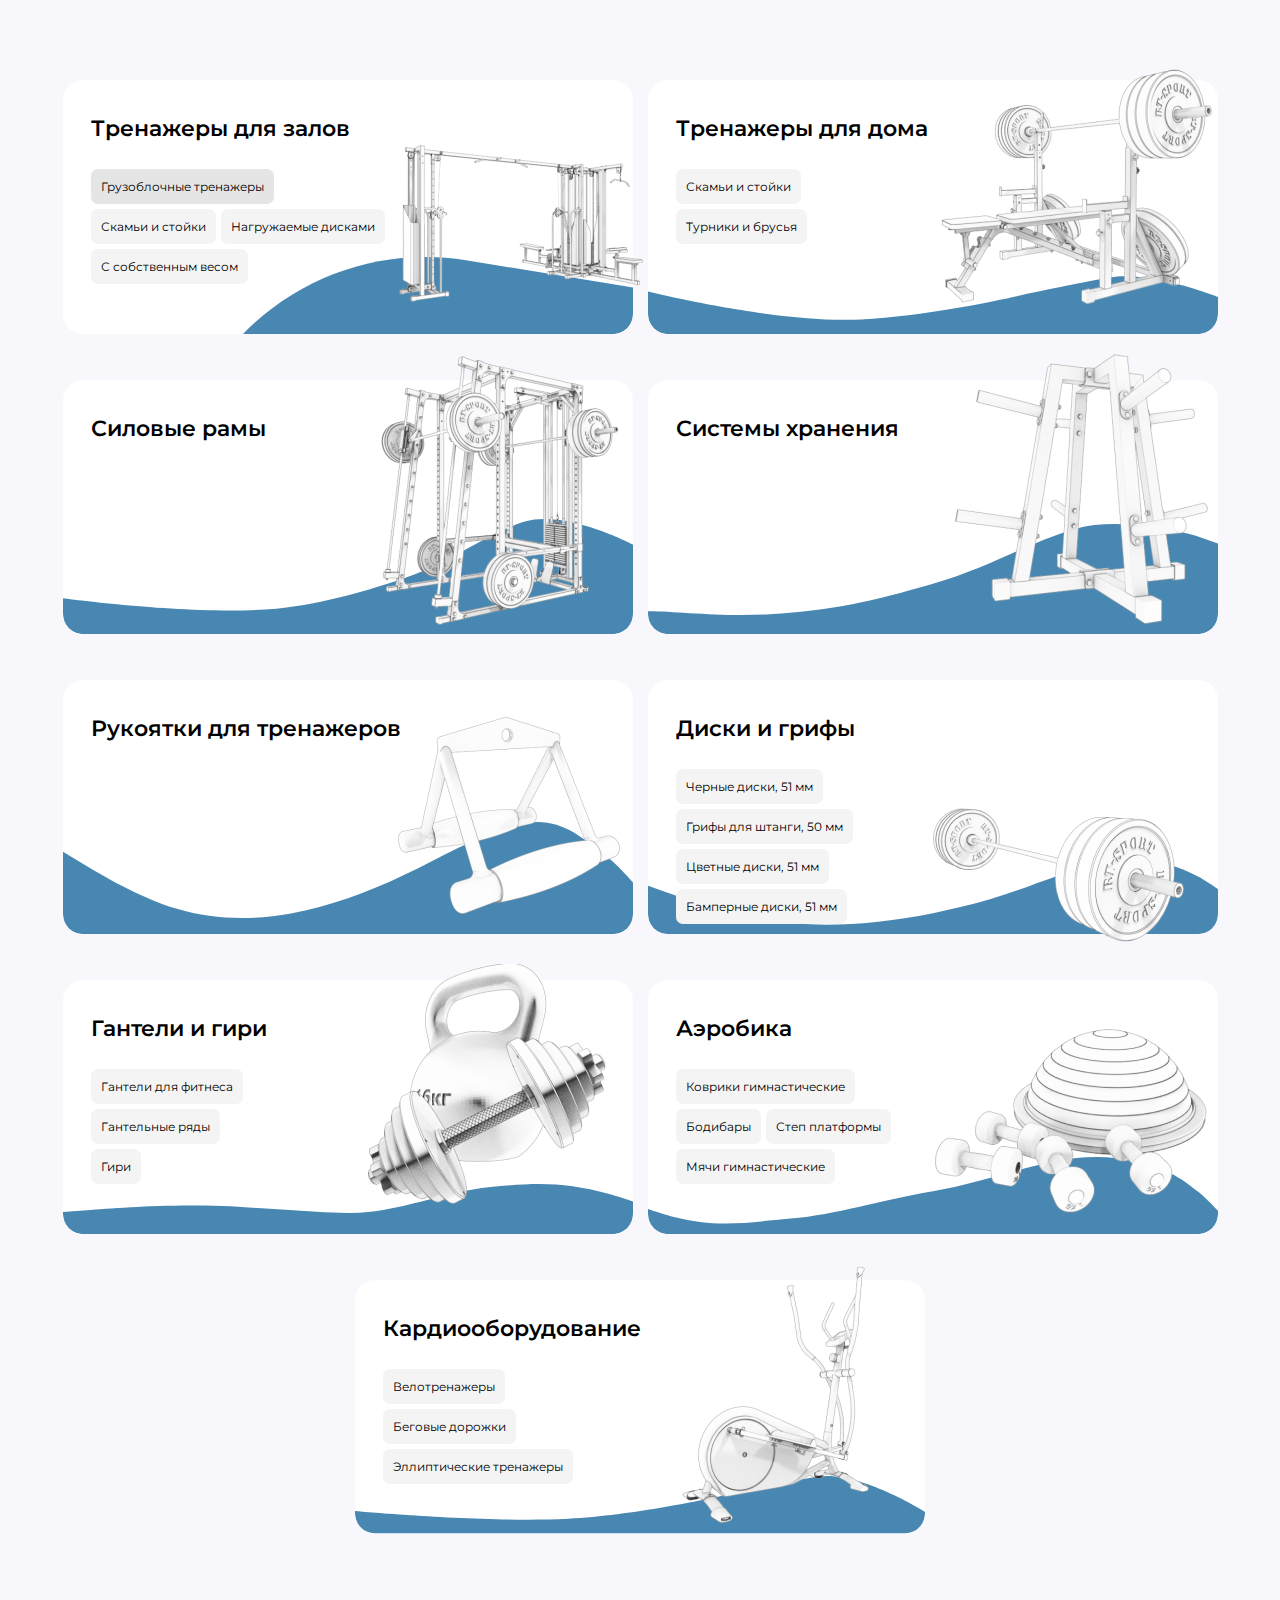
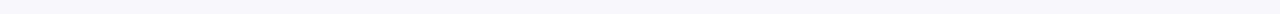
==== commit 9a5d4dfd: "sm-fix" ====
--- a/index.html
+++ b/index.html
@@ -15,113 +15,135 @@
       <div class="container">
         <div class="row">
           <div class="card bg-1" onclick="window.location.href='zal.html';">
-            <h2 class="card__title">Тренажеры для залов</h2>
+
             <div class="card__content">
-              <nav class="card_nav">
-                <a href="#!" class="card__link active">Грузоблочные тренажеры</a>
-                <a href="#!" class="card__link">Скамьи и стойки</a>
-                <a href="#!" class="card__link">Нагружаемые дисками</a>
-                <a href="#!" class="card__link">С собственным весом</a>
-              </nav>
+              <div>
+                <h2 class="card__title">Тренажеры для залов</h2>
+                <nav class="card_nav">
+                  <a href="#!" class="card__link active">Грузоблочные тренажеры</a>
+                  <a href="#!" class="card__link">Скамьи и стойки</a>
+                  <a href="#!" class="card__link">Нагружаемые дисками</a>
+                  <a href="#!" class="card__link">С собственным весом</a>
+                </nav>
+              </div>
+
               <div class="card__img-wrap">
                 <img class="card__img" src="images/png/z-1.png" alt="">
               </div>
             </div>
           </div>
           <div class="card bg-2" onclick="window.location.href='house.html';">
-            <h2 class="card__title">Тренажеры для дома</h2>
+
             <div class="card__content">
-              <nav class="card_nav">
-                <a href="#!" class="card__link">Скамьи и стойки</a> <br>
-                <a href="#!" class="card__link">Турники и брусья</a>
-              </nav>
+              <div>
+                <h2 class="card__title">Тренажеры для дома</h2>
+                <nav class="card_nav">
+                  <a href="#!" class="card__link">Скамьи и стойки</a> <br>
+                  <a href="#!" class="card__link">Турники и брусья</a>
+                </nav>
+              </div>
               <div class="card__img-wrap d-1">
                 <img class="card__img" src="images/png/d-1.png" alt="">
               </div>
             </div>
           </div>
           <div class="card bg-3" onclick="window.location.href='index.html';">
-            <h2 class="card__title">Силовые рамы</h2>
+
             <div class="card__content">
-              <nav class="card_nav">
-                <!-- <a href="#!" class="card__link">title</a> -->
-              </nav>
+              <div>
+                <h2 class="card__title">Силовые рамы</h2>
+                <nav class="card_nav">
+                  <!-- <a href="#!" class="card__link">title</a> -->
+                </nav>
+              </div>
               <div class="card__img-wrap r-1">
                 <img class="card__img" src="images/png/r-1.png" alt="">
               </div>
             </div>
           </div>
           <div class="card bg-4" onclick="window.location.href='index.html';">
-            <h2 class="card__title">Системы хранения</h2>
             <div class="card__content">
-              <nav class="card_nav">
-                <!-- <a href="#!" class="card__link">title</a> -->
-              </nav>
+              <div>
+                <h2 class="card__title">Системы хранения</h2>
+                <nav class="card_nav">
+                  <!-- <a href="#!" class="card__link">title</a> -->
+                </nav>
+              </div>
               <div class="card__img-wrap r-1">
                 <img class="card__img" src="images/png/x-1.png" alt="">
               </div>
             </div>
           </div>
           <div class="card bg-5" onclick="window.location.href='index.html';">
-            <h2 class="card__title">Рукоятки для тренажеров</h2>
             <div class="card__content">
-              <nav class="card_nav">
-                <!-- <a href="#!" class="card__link">title</a> -->
-              </nav>
+              <div>
+                <h2 class="card__title">Рукоятки для тренажеров</h2>
+                <nav class="card_nav">
+                  <!-- <a href="#!" class="card__link">title</a> -->
+                </nav>
+              </div>
               <div class="card__img-wrap t-1">
                 <img class="card__img" src="images/png/t-1.png" alt="">
               </div>
             </div>
           </div>
           <div class="card bg-6" onclick="window.location.href='disc-grif.html';">
-            <h2 class="card__title">Диски и грифы</h2>
-            <div>
-              <nav class="card_nav">
-                <a href="#!" class="card__link">Черные диски, 51 мм</a>
-                <a href="#!" class="card__link">Грифы для штанги, 50 мм</a> <br>
-                <a href="#!" class="card__link">Цветные диски, 51 мм</a> <br>
-                <a href="#!" class="card__link">Бамперные диски, 51 мм</a>
-              </nav>
+            <div class="card__content">
+              <div>
+                <h2 class="card__title">Диски и грифы</h2>
+                <nav class="card_nav">
+                  <a href="#!" class="card__link">Черные диски, 51 мм</a>
+                  <a href="#!" class="card__link">Грифы для штанги, 50 мм</a> <br>
+                  <a href="#!" class="card__link">Цветные диски, 51 мм</a> <br>
+                  <a href="#!" class="card__link">Бамперные диски, 51 мм</a>
+                </nav>
+              </div>
               <div class="card__img-wrap d-g-1">
                 <img class="card__img" src="images/png/d-g-1.png" alt="">
               </div>
             </div>
           </div>
           <div class="card bg-7" onclick="window.location.href='gantel-giri.html';">
-            <h2 class="card__title">Гантели и гири</h2>
             <div class="card__content">
-              <nav class="card_nav">
-                <a href="#!" class="card__link">Гантели для фитнеса</a> <br>
-                <a href="#!" class="card__link">Гантельные ряды</a> <br>
-                <a href="#!" class="card__link">Гири</a> <br>
-              </nav>
+              <div>
+                <h2 class="card__title">Гантели и гири</h2>
+                <nav class="card_nav">
+                  <a href="#!" class="card__link">Гантели для фитнеса</a> <br>
+                  <a href="#!" class="card__link">Гантельные ряды</a> <br>
+                  <a href="#!" class="card__link">Гири</a> <br>
+                </nav>
+              </div>
               <div class="card__img-wrap g-g-1">
                 <img class="card__img" src="images/png/g-g-1.png" alt="">
               </div>
             </div>
           </div>
           <div class="card bg-8" onclick="window.location.href='aerobika.html';">
-            <h2 class="card__title">Аэробика</h2>
             <div class="card__content">
-              <nav class="card_nav">
-                <a href="#!" class="card__link">Коврики гимнастические</a> <br>
-                <a href="#!" class="card__link">Бодибары</a>
-                <a href="#!" class="card__link">Степ платформы</a> <br>
-                <a href="#!" class="card__link">Мячи гимнастические</a>
-              </nav>
+              <div>
+                <h2 class="card__title">Аэробика</h2>
+                <nav class="card_nav">
+                  <a href="#!" class="card__link">Коврики гимнастические</a> <br>
+                  <a href="#!" class="card__link">Бодибары</a>
+                  <a href="#!" class="card__link">Степ платформы</a> <br>
+                  <a href="#!" class="card__link">Мячи гимнастические</a>
+                </nav>
+              </div>
               <div class="card__img-wrap a-1">
                 <img class="card__img" src="images/png/a-1.png" alt="">
               </div>
             </div>
           </div>
           <div class="card bg-9" onclick="window.location.href='kardio.html';">
-            <h2 class="card__title">Кардиооборудование</h2>
             <div class="card__content">
-              <nav class="card_nav">
-                <a href="#!" class="card__link">Велотренажеры</a> <br>
-                <a href="#!" class="card__link">Беговые дорожки</a>
-                <a href="#!" class="card__link">Эллиптические тренажеры</a> <br>
-              </nav>
+              <div>
+                <h2 class="card__title">Кардиооборудование</h2>
+                <nav class="card_nav">
+                  <a href="#!" class="card__link">Велотренажеры</a> <br>
+                  <a href="#!" class="card__link">Беговые дорожки</a>
+                  <a href="#!" class="card__link">Эллиптические тренажеры</a> <br>
+                </nav>
+              </div>
               <div class="card__img-wrap k-1">
                 <img class="card__img" src="images/png/k-1.png" alt="">
               </div>
--- a/style/main.min.css
+++ b/style/main.min.css
@@ -1 +1 @@
-*,*::before,*::after{-webkit-box-sizing:border-box;box-sizing:border-box}*,h1,h2,h3,h4,h5,h6{margin:0;padding:0}html{-moz-text-size-adjust:none;-webkit-text-size-adjust:none;-ms-text-size-adjust:none;text-size-adjust:none}body{min-height:100vh;scroll-behavior:smooth;text-rendering:optimizeSpeed}ul{list-style:none}a{color:inherit;text-decoration:none}img{display:block;width:100%;-webkit-user-select:none;-moz-user-select:none;-ms-user-select:none;user-select:none}button{outline:none;border:none;cursor:pointer;background-color:rgba(0,0,0,0)}@font-face{font-family:"Montserrat";font-weight:bold;font-style:normal;font-display:swap;src:url("/font/Montserrat-Bold.woff") format("woff")}@font-face{font-family:"Montserrat";font-weight:600;font-style:normal;font-display:swap;src:url("/font/Montserrat-SemiBold.woff") format("woff")}@font-face{font-family:"Montserrat";font-weight:normal;font-style:normal;font-display:swap;src:url("/font/Montserrat-Regular.woff") format("woff")}.body{background-color:#f8f7fc}@media(max-width: 992px){.body{position:relative;height:100vh}}.container{max-width:1782px;width:100%;margin:0 auto;padding:0 16px}.mb-15{margin-bottom:15px}@media(max-width: 768px){.mb-15{margin-bottom:10px}}.mb-30{margin-bottom:30px}@media(max-width: 768px){.mb-30{margin-bottom:20px}}.mb-80{margin-bottom:80px}.py-80{padding:80px 0}.d-none{display:none !important}.row{display:-webkit-box;display:-ms-flexbox;display:flex;-ms-flex-wrap:wrap;flex-wrap:wrap;-webkit-column-gap:15px;-moz-column-gap:15px;column-gap:15px;row-gap:46px}@media(max-width: 1770px){.row{-webkit-box-pack:center;-ms-flex-pack:center;justify-content:center}}.row-30{row-gap:30px}.card{max-width:570px;width:100%;padding:35px 28px;position:relative;height:254px;border-radius:20px;background:#fff;cursor:pointer;-webkit-transition:-webkit-transform 250ms ease-in-out,-webkit-filter 250ms ease-in-out;transition:-webkit-transform 250ms ease-in-out,-webkit-filter 250ms ease-in-out;transition:transform 250ms ease-in-out,filter 250ms ease-in-out;transition:transform 250ms ease-in-out,filter 250ms ease-in-out,-webkit-transform 250ms ease-in-out,-webkit-filter 250ms ease-in-out}.card:hover .card__img-wrap{-webkit-transform:scale(1.03);-ms-transform:scale(1.03);transform:scale(1.03)}.card:hover .card__img{-webkit-filter:drop-shadow(6px 6px 14px rgba(0, 0, 0, 0.2));filter:drop-shadow(6px 6px 14px rgba(0, 0, 0, 0.2))}@media(max-width: 1200px){.card{max-width:185px;min-height:340px;height:100%;padding:15px;border-radius:15px}}.card.bg-1{background-image:url("/images/svg/c-1.svg");background-repeat:no-repeat;background-position:right bottom}.card.bg-1-1{background-image:url("/images/svg/c-1.2.svg");background-repeat:no-repeat;background-position:right bottom}.card.bg-2{background-image:url("/images/svg/c-2.svg");background-repeat:no-repeat;background-position:right bottom}.card.bg-3{background-image:url("/images/svg/c-3.svg");background-repeat:no-repeat;background-position:right bottom}.card.bg-4{background-image:url("/images/svg/c-4.svg");background-repeat:no-repeat;background-position:right bottom}.card.bg-5{background-image:url("/images/svg/c-5.svg");background-repeat:no-repeat;background-position:right bottom}.card.bg-6{background-image:url("/images/svg/c-6.svg");background-repeat:no-repeat;background-position:right bottom}.card.bg-7{background-image:url("/images/svg/c-7.svg");background-repeat:no-repeat;background-position:right bottom}.card.bg-8{background-image:url("/images/svg/c-8.svg");background-repeat:no-repeat;background-position:right bottom}.card.bg-9{background-image:url("/images/svg/c-9.svg");background-repeat:no-repeat;background-position:right bottom}.card__title{color:#000;font-family:"Montserrat",sans-serif;font-size:22px;font-weight:600;line-height:27px;letter-spacing:0%;margin-bottom:27px}@media(max-width: 1200px){.card__title{font-size:12px;line-height:15px;margin-bottom:20px}}.card__content{max-width:310px}@media(max-width: 1200px){.card__content{max-width:auto;display:-webkit-box;display:-ms-flexbox;display:flex;-webkit-box-orient:vertical;-webkit-box-direction:reverse;-ms-flex-direction:column-reverse;flex-direction:column-reverse}}.card_nav{display:inline-table;-ms-flex-wrap:wrap;flex-wrap:wrap;-webkit-box-align:center;-ms-flex-align:center;align-items:center;position:relative;z-index:1}.card__link{display:inline-block;color:#000;font-family:"Montserrat",sans-serif;font-size:12px;font-weight:500;line-height:15px;letter-spacing:0%;padding:10px;border-radius:7px;background:#f4f4f4;-webkit-transition:background-color 150ms ease-in-out;transition:background-color 150ms ease-in-out}.card__link:not(:last-child){margin-right:5px;margin-bottom:5px}.card__link:hover{background-color:#e5e5e5}.card__link.active{background-color:#e5e5e5}@media(max-width: 1200px){.card__link{font-size:9px;line-height:11px;padding:7px 5px}}.card__img-wrap{width:249px;height:244px;position:absolute;right:-12px;bottom:0;-webkit-transition:-webkit-transform 250ms ease-in-out;transition:-webkit-transform 250ms ease-in-out;transition:transform 250ms ease-in-out;transition:transform 250ms ease-in-out, -webkit-transform 250ms ease-in-out}@media(max-width: 1200px){.card__img-wrap{width:187px;height:151px;margin-left:-8px;position:static}}.d-1{width:280px;height:280px;right:0;bottom:16px}.r-1{width:274px;height:274px;right:0;bottom:7px}.t-1{width:226px;height:226px;right:10px;bottom:15px}.d-g-1{width:257px;height:257px;right:30px;top:10px}.g-g-1{width:248px;height:248px;right:20px;bottom:22px}.a-1{width:274px;height:274px;right:10px;bottom:20px}.k-1{width:258px;height:258px;right:0;bottom:10px}.z-1-3{right:-4px;bottom:12px}.z-1-4{right:-7px;bottom:7px;width:261px;height:261px}.d-g-2{width:276px;height:276px;right:10px;bottom:-10px}.d-g-3{width:276px;height:276px;right:10px;bottom:-10px}.d-g-4{width:276px;height:276px;right:10px;bottom:-10px}.d-g-5{width:310px;height:310px;right:10px;top:-10px}.g-g-2{width:259px;height:259px;right:25px;bottom:25px}.g-g-3{width:259px;height:259px;right:0px;bottom:15px}.k-2{width:269px;height:269px;right:0;bottom:10px}.k-3{width:269px;height:269px;right:25px;bottom:8px}.card__img{width:100%;height:100%;-o-object-fit:fill;object-fit:fill;-o-object-position:right bottom;object-position:right bottom;-webkit-transition:-webkit-filter 250ms ease-in-out;transition:-webkit-filter 250ms ease-in-out;transition:filter 250ms ease-in-out;transition:filter 250ms ease-in-out, -webkit-filter 250ms ease-in-out}/*# sourceMappingURL=main.min.css.map */+*,*::before,*::after{-webkit-box-sizing:border-box;box-sizing:border-box}*,h1,h2,h3,h4,h5,h6{margin:0;padding:0}html{-moz-text-size-adjust:none;-webkit-text-size-adjust:none;-ms-text-size-adjust:none;text-size-adjust:none}body{min-height:100vh;scroll-behavior:smooth;text-rendering:optimizeSpeed}ul{list-style:none}a{color:inherit;text-decoration:none}img{display:block;width:100%;-webkit-user-select:none;-moz-user-select:none;-ms-user-select:none;user-select:none}button{outline:none;border:none;cursor:pointer;background-color:rgba(0,0,0,0)}@font-face{font-family:"Montserrat";font-weight:bold;font-style:normal;font-display:swap;src:url("/font/Montserrat-Bold.woff") format("woff")}@font-face{font-family:"Montserrat";font-weight:600;font-style:normal;font-display:swap;src:url("/font/Montserrat-SemiBold.woff") format("woff")}@font-face{font-family:"Montserrat";font-weight:normal;font-style:normal;font-display:swap;src:url("/font/Montserrat-Regular.woff") format("woff")}.body{background-color:#f8f7fc}@media(max-width: 992px){.body{position:relative;height:100vh}}.container{max-width:1782px;width:100%;margin:0 auto;padding:0 16px}.mb-15{margin-bottom:15px}@media(max-width: 768px){.mb-15{margin-bottom:10px}}.mb-30{margin-bottom:30px}@media(max-width: 768px){.mb-30{margin-bottom:20px}}.mb-80{margin-bottom:80px}.py-80{padding:80px 0}.d-none{display:none !important}.row{display:-webkit-box;display:-ms-flexbox;display:flex;-ms-flex-wrap:wrap;flex-wrap:wrap;-webkit-column-gap:15px;-moz-column-gap:15px;column-gap:15px;row-gap:46px}@media(max-width: 1770px){.row{-webkit-box-pack:center;-ms-flex-pack:center;justify-content:center}}@media(max-width: 768px){.row{-webkit-column-gap:10px;-moz-column-gap:10px;column-gap:10px;row-gap:32px}}.row-30{row-gap:30px}.card{max-width:570px;width:100%;padding:35px 28px;position:relative;height:254px;border-radius:20px;background:#fff;cursor:pointer;-webkit-transition:-webkit-transform 250ms ease-in-out,-webkit-filter 250ms ease-in-out;transition:-webkit-transform 250ms ease-in-out,-webkit-filter 250ms ease-in-out;transition:transform 250ms ease-in-out,filter 250ms ease-in-out;transition:transform 250ms ease-in-out,filter 250ms ease-in-out,-webkit-transform 250ms ease-in-out,-webkit-filter 250ms ease-in-out}.card:hover .card__img-wrap{-webkit-transform:scale(1.03);-ms-transform:scale(1.03);transform:scale(1.03)}.card:hover .card__img{-webkit-filter:drop-shadow(6px 6px 14px rgba(0, 0, 0, 0.2));filter:drop-shadow(6px 6px 14px rgba(0, 0, 0, 0.2))}@media(max-width: 1200px){.card{max-width:185px;min-height:340px;height:100%;padding:15px;border-radius:15px}}.card.bg-1{background-image:url("/images/svg/c-1.svg");background-repeat:no-repeat;background-position:right bottom}@media(max-width: 1200px){.card.bg-1{background-image:none}.card.bg-1::after{content:"";position:absolute;top:0;right:0;width:100%;height:100%;background:url("/images/svg/c-1.svg") no-repeat right bottom;background-size:100%;-webkit-transform:rotateX(180deg);transform:rotateX(180deg)}}.card.bg-1-1{background-image:url("/images/svg/c-1.2.svg");background-repeat:no-repeat;background-position:right bottom}@media(max-width: 1200px){.card.bg-1-1{background-image:none}.card.bg-1-1::after{content:"";position:absolute;top:0;right:0;width:100%;height:100%;background:url("/images/svg/c-1.svg") no-repeat right bottom;background-size:100%;-webkit-transform:rotateX(180deg);transform:rotateX(180deg)}}.card.bg-2{background-image:url("/images/svg/c-2.svg");background-repeat:no-repeat;background-position:right bottom}@media(max-width: 1200px){.card.bg-2{background-image:none}.card.bg-2::after{content:"";position:absolute;top:0;right:0;width:100%;height:100%;background:url("/images/svg/c-2.svg") no-repeat right bottom;background-size:100%;-webkit-transform:rotateX(180deg);transform:rotateX(180deg)}}.card.bg-3{background-image:url("/images/svg/c-3.svg");background-repeat:no-repeat;background-position:right bottom}@media(max-width: 1200px){.card.bg-3{background-image:none}.card.bg-3::after{content:"";position:absolute;top:0;right:0;width:100%;height:100%;background:url("/images/svg/c-1.svg") no-repeat right bottom;background-size:100%;-webkit-transform:rotateX(180deg);transform:rotateX(180deg)}}.card.bg-4{background-image:url("/images/svg/c-4.svg");background-repeat:no-repeat;background-position:right bottom}@media(max-width: 1200px){.card.bg-4{background-image:none}.card.bg-4::after{content:"";position:absolute;top:0;right:0;width:100%;height:100%;background:url("/images/svg/c-2.svg") no-repeat right bottom;background-size:100%;-webkit-transform:rotateX(180deg);transform:rotateX(180deg)}}.card.bg-5{background-image:url("/images/svg/c-5.svg");background-repeat:no-repeat;background-position:right bottom}@media(max-width: 1200px){.card.bg-5{background-image:none}.card.bg-5::after{content:"";position:absolute;top:0;right:0;width:100%;height:100%;background:url("/images/svg/c-1.svg") no-repeat right bottom;background-size:100%;-webkit-transform:rotateX(180deg);transform:rotateX(180deg)}}.card.bg-6{background-image:url("/images/svg/c-6.svg");background-repeat:no-repeat;background-position:right bottom}@media(max-width: 1200px){.card.bg-6{background-image:none}.card.bg-6::after{content:"";position:absolute;top:0;right:0;width:100%;height:100%;background:url("/images/svg/c-6.svg") no-repeat right bottom;background-size:100%;-webkit-transform:rotateX(180deg);transform:rotateX(180deg)}}.card.bg-7{background-image:url("/images/svg/c-7.svg");background-repeat:no-repeat;background-position:right bottom}@media(max-width: 1200px){.card.bg-7{background-image:none}.card.bg-7::after{content:"";position:absolute;top:0;right:0;width:100%;height:100%;background:url("/images/svg/c-1.svg") no-repeat right bottom;background-size:100%;-webkit-transform:rotateX(180deg);transform:rotateX(180deg)}}.card.bg-8{background-image:url("/images/svg/c-8.svg");background-repeat:no-repeat;background-position:right bottom}@media(max-width: 1200px){.card.bg-8{background-image:none}.card.bg-8::after{content:"";position:absolute;top:0;right:0;width:100%;height:100%;background:url("/images/svg/c-2.svg") no-repeat right bottom;background-size:100%;-webkit-transform:rotateX(180deg);transform:rotateX(180deg)}}.card.bg-9{background-image:url("/images/svg/c-9.svg");background-repeat:no-repeat;background-position:right bottom}@media(max-width: 1200px){.card.bg-9{background-image:none}.card.bg-9::after{content:"";position:absolute;top:0;right:0;width:100%;height:100%;background:url("/images/svg/c-1.svg") no-repeat right bottom;background-size:100%;-webkit-transform:rotateX(180deg);transform:rotateX(180deg)}}.card__title{color:#000;font-family:"Montserrat",sans-serif;font-size:22px;font-weight:600;line-height:27px;letter-spacing:0%;margin-bottom:27px}@media(max-width: 1200px){.card__title{font-size:12px;line-height:15px;margin-bottom:20px}}.card__content{max-width:310px}@media(max-width: 1200px){.card__content{max-width:auto;display:-webkit-box;display:-ms-flexbox;display:flex;-webkit-box-orient:vertical;-webkit-box-direction:reverse;-ms-flex-direction:column-reverse;flex-direction:column-reverse}}.card_nav{display:inline-table;-ms-flex-wrap:wrap;flex-wrap:wrap;-webkit-box-align:center;-ms-flex-align:center;align-items:center;position:relative;z-index:1}.card__link{display:inline-block;color:#000;font-family:"Montserrat",sans-serif;font-size:12px;font-weight:500;line-height:15px;letter-spacing:0%;padding:10px;border-radius:7px;background:#f4f4f4;-webkit-transition:background-color 150ms ease-in-out;transition:background-color 150ms ease-in-out}.card__link:not(:last-child){margin-right:5px;margin-bottom:5px}.card__link:hover{background-color:#e5e5e5}.card__link.active{background-color:#e5e5e5}@media(max-width: 1200px){.card__link{font-size:9px;line-height:11px;padding:7px 5px}}.card__img-wrap{width:249px;height:244px;position:absolute;right:-12px;bottom:0;-webkit-transition:-webkit-transform 250ms ease-in-out;transition:-webkit-transform 250ms ease-in-out;transition:transform 250ms ease-in-out;transition:transform 250ms ease-in-out, -webkit-transform 250ms ease-in-out}@media(max-width: 1200px){.card__img-wrap{width:187px;height:151px;margin-left:-8px;position:static}}.d-1{width:280px;height:280px;right:0;bottom:16px}@media(max-width: 1200px){.d-1{width:181px;height:181px;margin-top:-30px;position:relative;z-index:1}}.r-1{width:274px;height:274px;right:0;bottom:7px}@media(max-width: 1200px){.r-1{width:174px;height:174px;margin-top:-20px;position:relative;z-index:1}}.t-1{width:226px;height:226px;right:10px;bottom:15px}@media(max-width: 1200px){.t-1{width:168px;height:168px;margin-top:-10px;margin-left:auto;position:relative;z-index:1}}.d-g-1{width:257px;height:257px;right:30px;top:10px}@media(max-width: 1200px){.d-g-1{width:187px;height:183px;margin-top:-20px;margin-left:18px;position:relative;z-index:1}}.g-g-1{width:248px;height:248px;right:20px;bottom:22px}@media(max-width: 1200px){.g-g-1{width:153px;height:157px;margin-top:0px;margin-left:18px;position:relative;z-index:1}}.a-1{width:274px;height:274px;right:10px;bottom:20px}@media(max-width: 1200px){.a-1{width:187px;height:137px;margin-top:0px;margin-left:1px;position:relative;z-index:1;margin-bottom:20px}}.k-1{width:258px;height:258px;right:0;bottom:10px}@media(max-width: 1200px){.k-1{width:153px;height:160px;margin-top:0px;margin-left:1px;position:relative;z-index:1}}.z-1-3{right:-4px;bottom:12px}.z-1-4{right:-7px;bottom:7px;width:261px;height:261px}.d-g-2{width:276px;height:276px;right:10px;bottom:-10px}.d-g-3{width:276px;height:276px;right:10px;bottom:-10px}.d-g-4{width:276px;height:276px;right:10px;bottom:-10px}.d-g-5{width:310px;height:310px;right:10px;top:-10px}.g-g-2{width:259px;height:259px;right:25px;bottom:25px}.g-g-3{width:259px;height:259px;right:0px;bottom:15px}.k-2{width:269px;height:269px;right:0;bottom:10px}.k-3{width:269px;height:269px;right:25px;bottom:8px}.card__img{width:100%;height:100%;-o-object-fit:fill;object-fit:fill;-o-object-position:right bottom;object-position:right bottom;-webkit-transition:-webkit-filter 250ms ease-in-out;transition:-webkit-filter 250ms ease-in-out;transition:filter 250ms ease-in-out;transition:filter 250ms ease-in-out, -webkit-filter 250ms ease-in-out}/*# sourceMappingURL=main.min.css.map */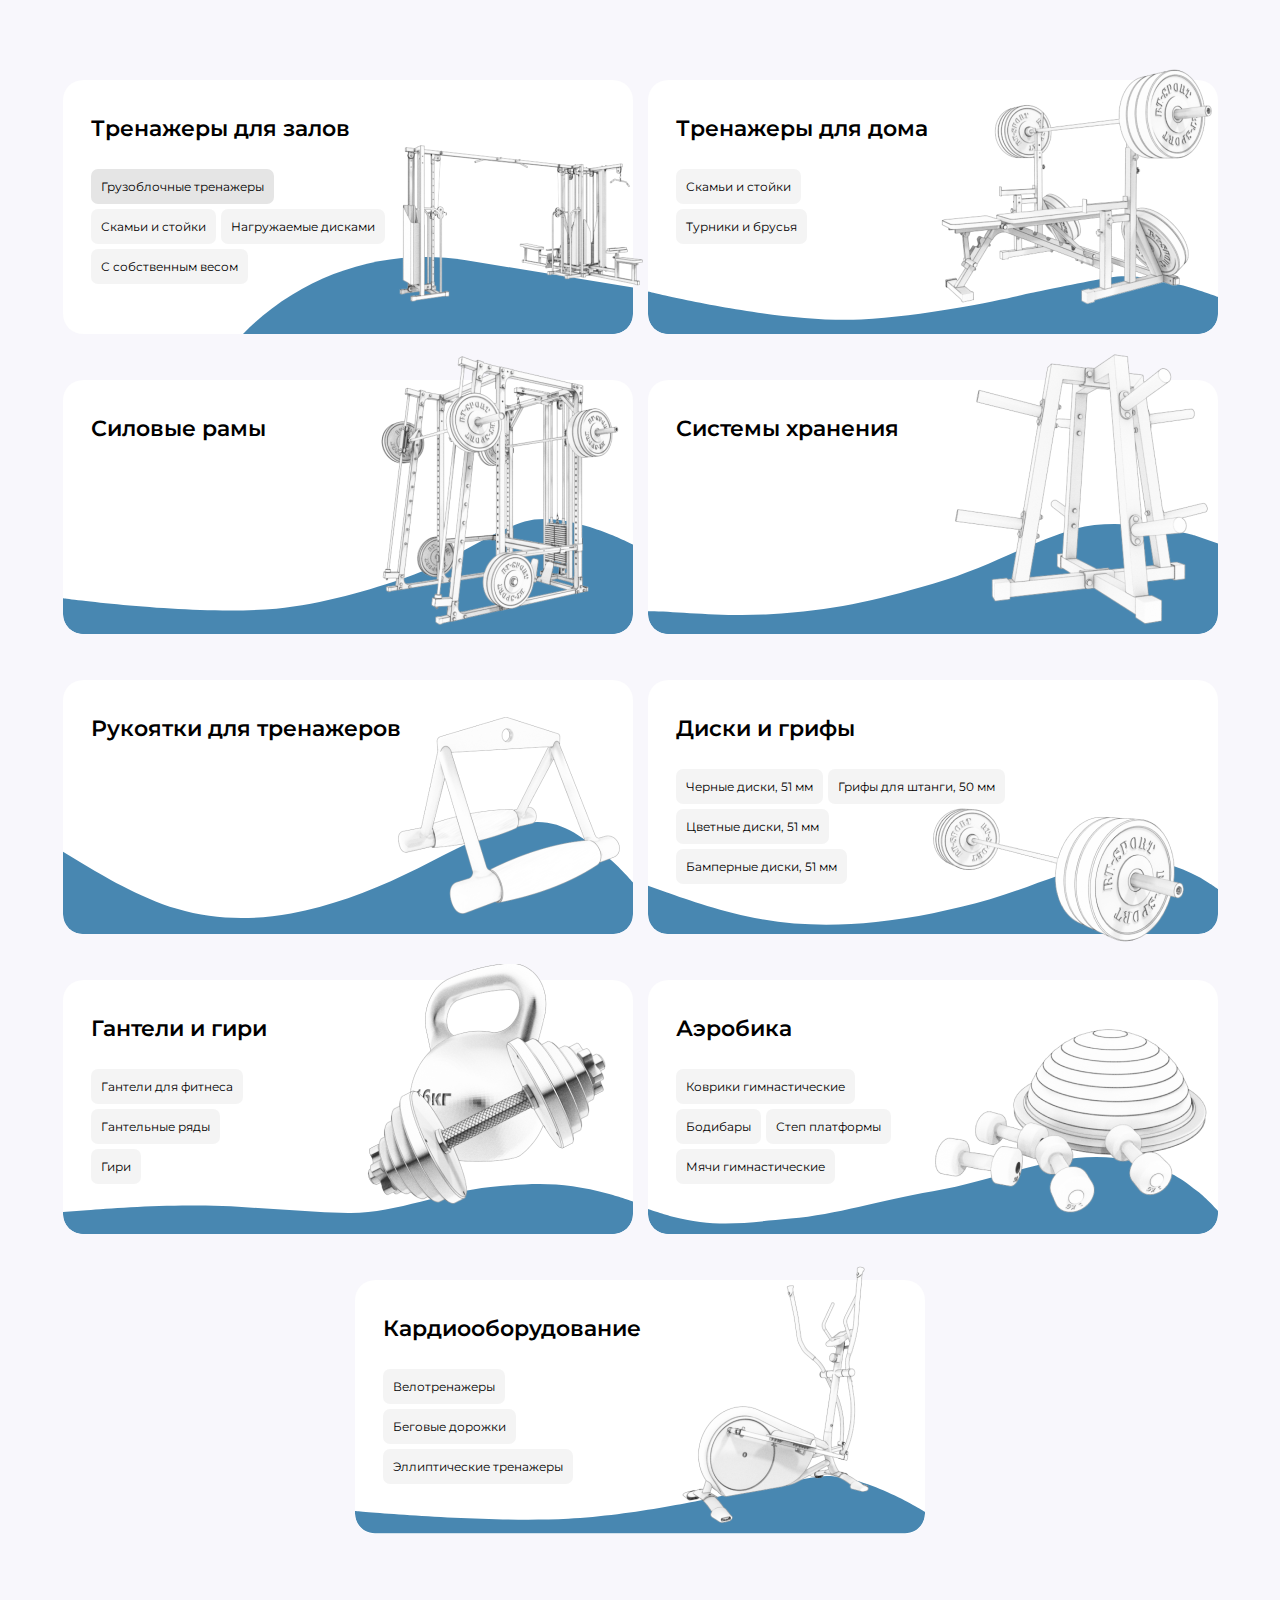
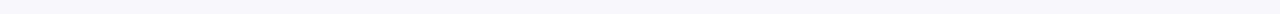
==== commit 468d4b8f: "sm-fix" ====
--- a/index.html
+++ b/index.html
@@ -88,7 +88,7 @@
             </div>
           </div>
           <div class="card bg-6" onclick="window.location.href='disc-grif.html';">
-            <div class="card__content">
+            <div class="card__content mw-338">
               <div>
                 <h2 class="card__title">Диски и грифы</h2>
                 <nav class="card_nav">
--- a/style/main.min.css
+++ b/style/main.min.css
@@ -1 +1 @@
-*,*::before,*::after{-webkit-box-sizing:border-box;box-sizing:border-box}*,h1,h2,h3,h4,h5,h6{margin:0;padding:0}html{-moz-text-size-adjust:none;-webkit-text-size-adjust:none;-ms-text-size-adjust:none;text-size-adjust:none}body{min-height:100vh;scroll-behavior:smooth;text-rendering:optimizeSpeed}ul{list-style:none}a{color:inherit;text-decoration:none}img{display:block;width:100%;-webkit-user-select:none;-moz-user-select:none;-ms-user-select:none;user-select:none}button{outline:none;border:none;cursor:pointer;background-color:rgba(0,0,0,0)}@font-face{font-family:"Montserrat";font-weight:bold;font-style:normal;font-display:swap;src:url("/font/Montserrat-Bold.woff") format("woff")}@font-face{font-family:"Montserrat";font-weight:600;font-style:normal;font-display:swap;src:url("/font/Montserrat-SemiBold.woff") format("woff")}@font-face{font-family:"Montserrat";font-weight:normal;font-style:normal;font-display:swap;src:url("/font/Montserrat-Regular.woff") format("woff")}.body{background-color:#f8f7fc}@media(max-width: 992px){.body{position:relative;height:100vh}}.container{max-width:1782px;width:100%;margin:0 auto;padding:0 16px}.mb-15{margin-bottom:15px}@media(max-width: 768px){.mb-15{margin-bottom:10px}}.mb-30{margin-bottom:30px}@media(max-width: 768px){.mb-30{margin-bottom:20px}}.mb-80{margin-bottom:80px}.py-80{padding:80px 0}.d-none{display:none !important}.row{display:-webkit-box;display:-ms-flexbox;display:flex;-ms-flex-wrap:wrap;flex-wrap:wrap;-webkit-column-gap:15px;-moz-column-gap:15px;column-gap:15px;row-gap:46px}@media(max-width: 1770px){.row{-webkit-box-pack:center;-ms-flex-pack:center;justify-content:center}}@media(max-width: 768px){.row{-webkit-column-gap:10px;-moz-column-gap:10px;column-gap:10px;row-gap:32px}}.row-30{row-gap:30px}.card{max-width:570px;width:100%;padding:35px 28px;position:relative;height:254px;border-radius:20px;background:#fff;cursor:pointer;-webkit-transition:-webkit-transform 250ms ease-in-out,-webkit-filter 250ms ease-in-out;transition:-webkit-transform 250ms ease-in-out,-webkit-filter 250ms ease-in-out;transition:transform 250ms ease-in-out,filter 250ms ease-in-out;transition:transform 250ms ease-in-out,filter 250ms ease-in-out,-webkit-transform 250ms ease-in-out,-webkit-filter 250ms ease-in-out}.card:hover .card__img-wrap{-webkit-transform:scale(1.03);-ms-transform:scale(1.03);transform:scale(1.03)}.card:hover .card__img{-webkit-filter:drop-shadow(6px 6px 14px rgba(0, 0, 0, 0.2));filter:drop-shadow(6px 6px 14px rgba(0, 0, 0, 0.2))}@media(max-width: 1200px){.card{max-width:185px;min-height:340px;height:100%;padding:15px;border-radius:15px}}.card.bg-1{background-image:url("/images/svg/c-1.svg");background-repeat:no-repeat;background-position:right bottom}@media(max-width: 1200px){.card.bg-1{background-image:none}.card.bg-1::after{content:"";position:absolute;top:0;right:0;width:100%;height:100%;background:url("/images/svg/c-1.svg") no-repeat right bottom;background-size:100%;-webkit-transform:rotateX(180deg);transform:rotateX(180deg)}}.card.bg-1-1{background-image:url("/images/svg/c-1.2.svg");background-repeat:no-repeat;background-position:right bottom}@media(max-width: 1200px){.card.bg-1-1{background-image:none}.card.bg-1-1::after{content:"";position:absolute;top:0;right:0;width:100%;height:100%;background:url("/images/svg/c-1.svg") no-repeat right bottom;background-size:100%;-webkit-transform:rotateX(180deg);transform:rotateX(180deg)}}.card.bg-2{background-image:url("/images/svg/c-2.svg");background-repeat:no-repeat;background-position:right bottom}@media(max-width: 1200px){.card.bg-2{background-image:none}.card.bg-2::after{content:"";position:absolute;top:0;right:0;width:100%;height:100%;background:url("/images/svg/c-2.svg") no-repeat right bottom;background-size:100%;-webkit-transform:rotateX(180deg);transform:rotateX(180deg)}}.card.bg-3{background-image:url("/images/svg/c-3.svg");background-repeat:no-repeat;background-position:right bottom}@media(max-width: 1200px){.card.bg-3{background-image:none}.card.bg-3::after{content:"";position:absolute;top:0;right:0;width:100%;height:100%;background:url("/images/svg/c-1.svg") no-repeat right bottom;background-size:100%;-webkit-transform:rotateX(180deg);transform:rotateX(180deg)}}.card.bg-4{background-image:url("/images/svg/c-4.svg");background-repeat:no-repeat;background-position:right bottom}@media(max-width: 1200px){.card.bg-4{background-image:none}.card.bg-4::after{content:"";position:absolute;top:0;right:0;width:100%;height:100%;background:url("/images/svg/c-2.svg") no-repeat right bottom;background-size:100%;-webkit-transform:rotateX(180deg);transform:rotateX(180deg)}}.card.bg-5{background-image:url("/images/svg/c-5.svg");background-repeat:no-repeat;background-position:right bottom}@media(max-width: 1200px){.card.bg-5{background-image:none}.card.bg-5::after{content:"";position:absolute;top:0;right:0;width:100%;height:100%;background:url("/images/svg/c-1.svg") no-repeat right bottom;background-size:100%;-webkit-transform:rotateX(180deg);transform:rotateX(180deg)}}.card.bg-6{background-image:url("/images/svg/c-6.svg");background-repeat:no-repeat;background-position:right bottom}@media(max-width: 1200px){.card.bg-6{background-image:none}.card.bg-6::after{content:"";position:absolute;top:0;right:0;width:100%;height:100%;background:url("/images/svg/c-6.svg") no-repeat right bottom;background-size:100%;-webkit-transform:rotateX(180deg);transform:rotateX(180deg)}}.card.bg-7{background-image:url("/images/svg/c-7.svg");background-repeat:no-repeat;background-position:right bottom}@media(max-width: 1200px){.card.bg-7{background-image:none}.card.bg-7::after{content:"";position:absolute;top:0;right:0;width:100%;height:100%;background:url("/images/svg/c-1.svg") no-repeat right bottom;background-size:100%;-webkit-transform:rotateX(180deg);transform:rotateX(180deg)}}.card.bg-8{background-image:url("/images/svg/c-8.svg");background-repeat:no-repeat;background-position:right bottom}@media(max-width: 1200px){.card.bg-8{background-image:none}.card.bg-8::after{content:"";position:absolute;top:0;right:0;width:100%;height:100%;background:url("/images/svg/c-2.svg") no-repeat right bottom;background-size:100%;-webkit-transform:rotateX(180deg);transform:rotateX(180deg)}}.card.bg-9{background-image:url("/images/svg/c-9.svg");background-repeat:no-repeat;background-position:right bottom}@media(max-width: 1200px){.card.bg-9{background-image:none}.card.bg-9::after{content:"";position:absolute;top:0;right:0;width:100%;height:100%;background:url("/images/svg/c-1.svg") no-repeat right bottom;background-size:100%;-webkit-transform:rotateX(180deg);transform:rotateX(180deg)}}.card__title{color:#000;font-family:"Montserrat",sans-serif;font-size:22px;font-weight:600;line-height:27px;letter-spacing:0%;margin-bottom:27px}@media(max-width: 1200px){.card__title{font-size:12px;line-height:15px;margin-bottom:20px}}.card__content{max-width:310px}@media(max-width: 1200px){.card__content{max-width:auto;display:-webkit-box;display:-ms-flexbox;display:flex;-webkit-box-orient:vertical;-webkit-box-direction:reverse;-ms-flex-direction:column-reverse;flex-direction:column-reverse}}.card_nav{display:inline-table;-ms-flex-wrap:wrap;flex-wrap:wrap;-webkit-box-align:center;-ms-flex-align:center;align-items:center;position:relative;z-index:1}.card__link{display:inline-block;color:#000;font-family:"Montserrat",sans-serif;font-size:12px;font-weight:500;line-height:15px;letter-spacing:0%;padding:10px;border-radius:7px;background:#f4f4f4;-webkit-transition:background-color 150ms ease-in-out;transition:background-color 150ms ease-in-out}.card__link:not(:last-child){margin-right:5px;margin-bottom:5px}.card__link:hover{background-color:#e5e5e5}.card__link.active{background-color:#e5e5e5}@media(max-width: 1200px){.card__link{font-size:9px;line-height:11px;padding:7px 5px}}.card__img-wrap{width:249px;height:244px;position:absolute;right:-12px;bottom:0;-webkit-transition:-webkit-transform 250ms ease-in-out;transition:-webkit-transform 250ms ease-in-out;transition:transform 250ms ease-in-out;transition:transform 250ms ease-in-out, -webkit-transform 250ms ease-in-out}@media(max-width: 1200px){.card__img-wrap{width:187px;height:151px;margin-left:-8px;position:static}}.d-1{width:280px;height:280px;right:0;bottom:16px}@media(max-width: 1200px){.d-1{width:181px;height:181px;margin-top:-30px;position:relative;z-index:1}}.r-1{width:274px;height:274px;right:0;bottom:7px}@media(max-width: 1200px){.r-1{width:174px;height:174px;margin-top:-20px;position:relative;z-index:1}}.t-1{width:226px;height:226px;right:10px;bottom:15px}@media(max-width: 1200px){.t-1{width:168px;height:168px;margin-top:-10px;margin-left:auto;position:relative;z-index:1}}.d-g-1{width:257px;height:257px;right:30px;top:10px}@media(max-width: 1200px){.d-g-1{width:187px;height:183px;margin-top:-20px;margin-left:18px;position:relative;z-index:1}}.g-g-1{width:248px;height:248px;right:20px;bottom:22px}@media(max-width: 1200px){.g-g-1{width:153px;height:157px;margin-top:0px;margin-left:18px;position:relative;z-index:1}}.a-1{width:274px;height:274px;right:10px;bottom:20px}@media(max-width: 1200px){.a-1{width:187px;height:137px;margin-top:0px;margin-left:1px;position:relative;z-index:1;margin-bottom:20px}}.k-1{width:258px;height:258px;right:0;bottom:10px}@media(max-width: 1200px){.k-1{width:153px;height:160px;margin-top:0px;margin-left:1px;position:relative;z-index:1}}.z-1-3{right:-4px;bottom:12px}.z-1-4{right:-7px;bottom:7px;width:261px;height:261px}.d-g-2{width:276px;height:276px;right:10px;bottom:-10px}.d-g-3{width:276px;height:276px;right:10px;bottom:-10px}.d-g-4{width:276px;height:276px;right:10px;bottom:-10px}.d-g-5{width:310px;height:310px;right:10px;top:-10px}.g-g-2{width:259px;height:259px;right:25px;bottom:25px}.g-g-3{width:259px;height:259px;right:0px;bottom:15px}.k-2{width:269px;height:269px;right:0;bottom:10px}.k-3{width:269px;height:269px;right:25px;bottom:8px}.card__img{width:100%;height:100%;-o-object-fit:fill;object-fit:fill;-o-object-position:right bottom;object-position:right bottom;-webkit-transition:-webkit-filter 250ms ease-in-out;transition:-webkit-filter 250ms ease-in-out;transition:filter 250ms ease-in-out;transition:filter 250ms ease-in-out, -webkit-filter 250ms ease-in-out}/*# sourceMappingURL=main.min.css.map */+*,*::before,*::after{-webkit-box-sizing:border-box;box-sizing:border-box}*,h1,h2,h3,h4,h5,h6{margin:0;padding:0}html{-moz-text-size-adjust:none;-webkit-text-size-adjust:none;-ms-text-size-adjust:none;text-size-adjust:none}body{min-height:100vh;scroll-behavior:smooth;text-rendering:optimizeSpeed}ul{list-style:none}a{color:inherit;text-decoration:none}img{display:block;width:100%;-webkit-user-select:none;-moz-user-select:none;-ms-user-select:none;user-select:none}button{outline:none;border:none;cursor:pointer;background-color:rgba(0,0,0,0)}@font-face{font-family:"Montserrat";font-weight:bold;font-style:normal;font-display:swap;src:url("/font/Montserrat-Bold.woff") format("woff")}@font-face{font-family:"Montserrat";font-weight:600;font-style:normal;font-display:swap;src:url("/font/Montserrat-SemiBold.woff") format("woff")}@font-face{font-family:"Montserrat";font-weight:normal;font-style:normal;font-display:swap;src:url("/font/Montserrat-Regular.woff") format("woff")}.body{background-color:#f8f7fc}@media(max-width: 992px){.body{position:relative;height:100vh}}.container{max-width:1782px;width:100%;margin:0 auto;padding:0 16px}.mb-15{margin-bottom:15px}@media(max-width: 768px){.mb-15{margin-bottom:10px}}.mb-30{margin-bottom:30px}@media(max-width: 768px){.mb-30{margin-bottom:20px}}.mb-80{margin-bottom:80px}.py-80{padding:80px 0}.d-none{display:none !important}.row{display:-webkit-box;display:-ms-flexbox;display:flex;-ms-flex-wrap:wrap;flex-wrap:wrap;-webkit-column-gap:15px;-moz-column-gap:15px;column-gap:15px;row-gap:46px}@media(max-width: 1770px){.row{-webkit-box-pack:center;-ms-flex-pack:center;justify-content:center}}@media(max-width: 768px){.row{-webkit-column-gap:10px;-moz-column-gap:10px;column-gap:10px;row-gap:32px}}.row-30{row-gap:30px}.card{max-width:570px;width:100%;padding:35px 28px;position:relative;height:254px;border-radius:20px;background:#fff;cursor:pointer;-webkit-transition:-webkit-transform 250ms ease-in-out,-webkit-filter 250ms ease-in-out;transition:-webkit-transform 250ms ease-in-out,-webkit-filter 250ms ease-in-out;transition:transform 250ms ease-in-out,filter 250ms ease-in-out;transition:transform 250ms ease-in-out,filter 250ms ease-in-out,-webkit-transform 250ms ease-in-out,-webkit-filter 250ms ease-in-out}.card:hover .card__img-wrap{-webkit-transform:scale(1.03);-ms-transform:scale(1.03);transform:scale(1.03)}.card:hover .card__img{-webkit-filter:drop-shadow(6px 6px 14px rgba(0, 0, 0, 0.2));filter:drop-shadow(6px 6px 14px rgba(0, 0, 0, 0.2))}@media(max-width: 1200px){.card{max-width:185px;min-height:340px;height:100%;padding:15px;border-radius:15px}}.card.bg-1{background-image:url("/images/svg/c-1.svg");background-repeat:no-repeat;background-position:right bottom}@media(max-width: 1200px){.card.bg-1{background-image:none}.card.bg-1::after{content:"";position:absolute;top:0;right:0;width:100%;height:100%;background:url("/images/svg/c-1.svg") no-repeat right bottom;background-size:100%;-webkit-transform:rotateX(180deg);transform:rotateX(180deg)}}.card.bg-1-1{background-image:url("/images/svg/c-1.2.svg");background-repeat:no-repeat;background-position:right bottom}@media(max-width: 1200px){.card.bg-1-1{background-image:none}.card.bg-1-1::after{content:"";position:absolute;top:0;right:0;width:100%;height:100%;background:url("/images/svg/c-1.svg") no-repeat right bottom;background-size:100%;-webkit-transform:rotateX(180deg);transform:rotateX(180deg)}}.card.bg-2{background-image:url("/images/svg/c-2.svg");background-repeat:no-repeat;background-position:right bottom}@media(max-width: 1200px){.card.bg-2{background-image:none}.card.bg-2::after{content:"";position:absolute;top:0;right:0;width:100%;height:100%;background:url("/images/svg/c-2.svg") no-repeat right bottom;background-size:100%;-webkit-transform:rotateX(180deg);transform:rotateX(180deg)}}.card.bg-3{background-image:url("/images/svg/c-3.svg");background-repeat:no-repeat;background-position:right bottom}@media(max-width: 1200px){.card.bg-3{background-image:none}.card.bg-3::after{content:"";position:absolute;top:0;right:0;width:100%;height:100%;background:url("/images/svg/c-1.svg") no-repeat right bottom;background-size:100%;-webkit-transform:rotateX(180deg);transform:rotateX(180deg)}}.card.bg-4{background-image:url("/images/svg/c-4.svg");background-repeat:no-repeat;background-position:right bottom}@media(max-width: 1200px){.card.bg-4{background-image:none}.card.bg-4::after{content:"";position:absolute;top:0;right:0;width:100%;height:100%;background:url("/images/svg/c-2.svg") no-repeat right bottom;background-size:100%;-webkit-transform:rotateX(180deg);transform:rotateX(180deg)}}.card.bg-5{background-image:url("/images/svg/c-5.svg");background-repeat:no-repeat;background-position:right bottom}@media(max-width: 1200px){.card.bg-5{background-image:none}.card.bg-5::after{content:"";position:absolute;top:0;right:0;width:100%;height:100%;background:url("/images/svg/c-1.svg") no-repeat right bottom;background-size:100%;-webkit-transform:rotateX(180deg);transform:rotateX(180deg)}}.card.bg-6{background-image:url("/images/svg/c-6.svg");background-repeat:no-repeat;background-position:right bottom}@media(max-width: 1200px){.card.bg-6{background-image:none}.card.bg-6::after{content:"";position:absolute;top:0;right:0;width:100%;height:100%;background:url("/images/svg/c-6.svg") no-repeat right bottom;background-size:100%;-webkit-transform:rotateX(180deg);transform:rotateX(180deg)}}.card.bg-7{background-image:url("/images/svg/c-7.svg");background-repeat:no-repeat;background-position:right bottom}@media(max-width: 1200px){.card.bg-7{background-image:none}.card.bg-7::after{content:"";position:absolute;top:0;right:0;width:100%;height:100%;background:url("/images/svg/c-1.svg") no-repeat right bottom;background-size:100%;-webkit-transform:rotateX(180deg);transform:rotateX(180deg)}}.card.bg-8{background-image:url("/images/svg/c-8.svg");background-repeat:no-repeat;background-position:right bottom}@media(max-width: 1200px){.card.bg-8{background-image:none}.card.bg-8::after{content:"";position:absolute;top:0;right:0;width:100%;height:100%;background:url("/images/svg/c-2.svg") no-repeat right bottom;background-size:100%;-webkit-transform:rotateX(180deg);transform:rotateX(180deg)}}.card.bg-9{background-image:url("/images/svg/c-9.svg");background-repeat:no-repeat;background-position:right bottom}@media(max-width: 1200px){.card.bg-9{background-image:none}.card.bg-9::after{content:"";position:absolute;top:0;right:0;width:100%;height:100%;background:url("/images/svg/c-1.svg") no-repeat right bottom;background-size:100%;-webkit-transform:rotateX(180deg);transform:rotateX(180deg)}}.card__title{color:#000;font-family:"Montserrat",sans-serif;font-size:22px;font-weight:600;line-height:27px;letter-spacing:0%;margin-bottom:27px}@media(max-width: 1200px){.card__title{font-size:12px;line-height:15px;margin-bottom:20px}}.card__content{max-width:310px}@media(max-width: 1200px){.card__content{max-width:auto;display:-webkit-box;display:-ms-flexbox;display:flex;-webkit-box-orient:vertical;-webkit-box-direction:reverse;-ms-flex-direction:column-reverse;flex-direction:column-reverse}}.card__content.mw-338{max-width:338px}.card_nav{display:inline-table;-ms-flex-wrap:wrap;flex-wrap:wrap;-webkit-box-align:center;-ms-flex-align:center;align-items:center;position:relative;z-index:1}.card__link{display:inline-block;color:#000;font-family:"Montserrat",sans-serif;font-size:12px;font-weight:500;line-height:15px;letter-spacing:0%;padding:10px;border-radius:7px;background:#f4f4f4;-webkit-transition:background-color 150ms ease-in-out;transition:background-color 150ms ease-in-out}.card__link:not(:last-child){margin-right:5px;margin-bottom:5px}.card__link:hover{background-color:#e5e5e5}.card__link.active{background-color:#e5e5e5}@media(max-width: 1200px){.card__link{font-size:9px;line-height:11px;padding:7px 5px}}.card__img-wrap{width:249px;height:244px;position:absolute;right:-12px;bottom:0;-webkit-transition:-webkit-transform 250ms ease-in-out;transition:-webkit-transform 250ms ease-in-out;transition:transform 250ms ease-in-out;transition:transform 250ms ease-in-out, -webkit-transform 250ms ease-in-out}@media(max-width: 1200px){.card__img-wrap{width:187px;height:151px;margin-left:-8px;position:static}}.d-1{width:280px;height:280px;right:0;bottom:16px}@media(max-width: 1200px){.d-1{width:181px;height:181px;margin-top:-30px;position:relative;z-index:1}}.r-1{width:274px;height:274px;right:0;bottom:7px}@media(max-width: 1200px){.r-1{width:174px;height:174px;margin-top:-20px;position:relative;z-index:1}}.t-1{width:226px;height:226px;right:10px;bottom:15px}@media(max-width: 1200px){.t-1{width:168px;height:168px;margin-top:-10px;margin-left:auto;position:relative;z-index:1}}.d-g-1{width:257px;height:257px;right:30px;top:10px}@media(max-width: 1200px){.d-g-1{width:187px;height:183px;margin-top:-20px;margin-left:18px;position:relative;z-index:1}}.g-g-1{width:248px;height:248px;right:20px;bottom:22px}@media(max-width: 1200px){.g-g-1{width:153px;height:157px;margin-top:0px;margin-left:18px;position:relative;z-index:1}}.a-1{width:274px;height:274px;right:10px;bottom:20px}@media(max-width: 1200px){.a-1{width:187px;height:137px;margin-top:0px;margin-left:1px;position:relative;z-index:1;margin-bottom:20px}}.k-1{width:258px;height:258px;right:0;bottom:10px}@media(max-width: 1200px){.k-1{width:153px;height:160px;margin-top:0px;margin-left:1px;position:relative;z-index:1}}.z-1-3{right:-4px;bottom:12px}@media(max-width: 1200px){.z-1-3{position:relative;z-index:1}}.z-1-4{right:-7px;bottom:7px;width:261px;height:261px}@media(max-width: 1200px){.z-1-4{position:relative;z-index:1;margin-right:auto;-webkit-transform:translate(-17%, -20px);-ms-transform:translate(-17%, -20px);transform:translate(-17%, -20px)}}.d-g-2{width:276px;height:276px;right:10px;bottom:-10px}.d-g-3{width:276px;height:276px;right:10px;bottom:-10px}.d-g-4{width:276px;height:276px;right:10px;bottom:-10px}.d-g-5{width:310px;height:310px;right:10px;top:-10px}.g-g-2{width:259px;height:259px;right:25px;bottom:25px}.g-g-3{width:259px;height:259px;right:0px;bottom:15px}.k-2{width:269px;height:269px;right:0;bottom:10px}.k-3{width:269px;height:269px;right:25px;bottom:8px}@media(max-width: 1200px){.z-1-2{position:relative;z-index:1}}.card__img{width:100%;height:100%;-o-object-fit:fill;object-fit:fill;-o-object-position:right bottom;object-position:right bottom;-webkit-transition:-webkit-filter 250ms ease-in-out;transition:-webkit-filter 250ms ease-in-out;transition:filter 250ms ease-in-out;transition:filter 250ms ease-in-out, -webkit-filter 250ms ease-in-out}/*# sourceMappingURL=main.min.css.map */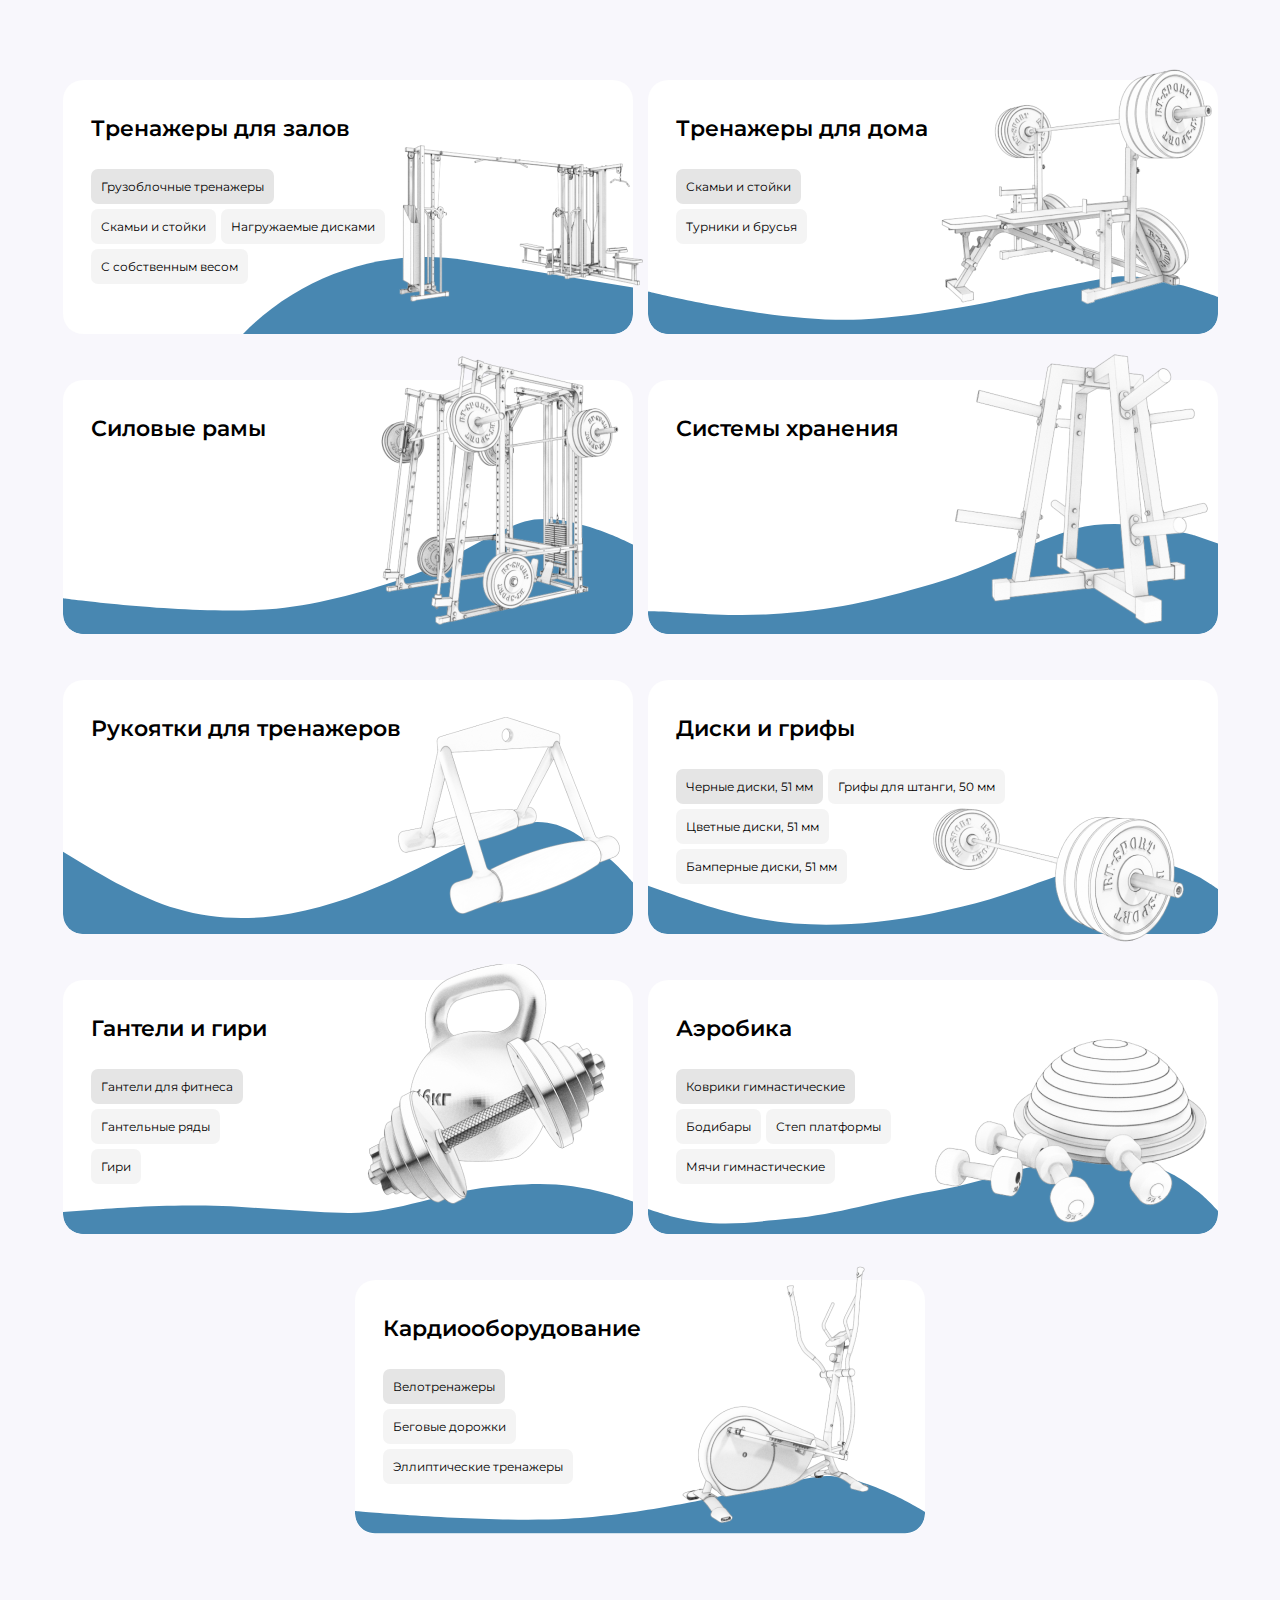
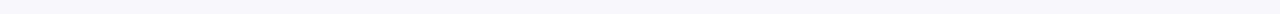
==== commit cb83f54a: "finish" ====
--- a/index.html
+++ b/index.html
@@ -15,40 +15,53 @@
       <div class="container">
         <div class="row">
           <div class="card bg-1" onclick="window.location.href='zal.html';">
-
             <div class="card__content">
               <div>
                 <h2 class="card__title">Тренажеры для залов</h2>
                 <nav class="card_nav">
-                  <a href="#!" class="card__link active">Грузоблочные тренажеры</a>
-                  <a href="#!" class="card__link">Скамьи и стойки</a>
-                  <a href="#!" class="card__link">Нагружаемые дисками</a>
-                  <a href="#!" class="card__link">С собственным весом</a>
-                </nav>
-              </div>
-
-              <div class="card__img-wrap">
-                <img class="card__img" src="images/png/z-1.png" alt="">
+                  <a href="#!" class="card__link active" data-tab="1">Грузоблочные тренажеры</a>
+                  <a href="#!" class="card__link" data-tab="2">Скамьи и стойки</a>
+                  <a href="#!" class="card__link" data-tab="3">Нагружаемые дисками</a>
+                  <a href="#!" class="card__link" data-tab="4">С собственным весом</a>
+                </nav>
+              </div>
+              <div class="card__tab-content">
+                <div class="card__img-wrap item active" data-tab-content="1">
+                  <img class="card__img" src="images/png/z-1.png" alt="">
+                </div>
+                <div class="card__img-wrap a-1 item " data-tab-content="2">
+                  <img class="card__img" src="images/png/z-1.1.png" alt="">
+                </div>
+                <div class="card__img-wrap item  " data-tab-content="3">
+                  <img class="card__img" src="images/png/z-1.2.png" alt="">
+                </div>
+                <div class="card__img-wrap z-1-3 item " data-tab-content="4">
+                  <img class="card__img" src="images/png/z-1.3.png" alt="">
+                </div>
               </div>
             </div>
           </div>
           <div class="card bg-2" onclick="window.location.href='house.html';">
-
             <div class="card__content">
               <div>
                 <h2 class="card__title">Тренажеры для дома</h2>
                 <nav class="card_nav">
-                  <a href="#!" class="card__link">Скамьи и стойки</a> <br>
-                  <a href="#!" class="card__link">Турники и брусья</a>
-                </nav>
-              </div>
-              <div class="card__img-wrap d-1">
-                <img class="card__img" src="images/png/d-1.png" alt="">
-              </div>
+                  <a href="#!" class="card__link active" data-tab="1">Скамьи и стойки</a> <br>
+                  <a href="#!" class="card__link" data-tab="2">Турники и брусья</a>
+                </nav>
+              </div>
+              <div class="card__tab-content">
+                <div class="card__img-wrap d-1 item active" data-tab-content="1">
+                  <img class="card__img" src="images/png/d-1.png" alt="">
+                </div>
+                <div class="card__img-wrap d-1 item" data-tab-content="2">
+                  <img class="card__img" src="images/png/d-2.png" alt="">
+                </div>
+              </div>
+
             </div>
           </div>
           <div class="card bg-3" onclick="window.location.href='index.html';">
-
             <div class="card__content">
               <div>
                 <h2 class="card__title">Силовые рамы</h2>
@@ -92,14 +105,29 @@
               <div>
                 <h2 class="card__title">Диски и грифы</h2>
                 <nav class="card_nav">
-                  <a href="#!" class="card__link">Черные диски, 51 мм</a>
-                  <a href="#!" class="card__link">Грифы для штанги, 50 мм</a> <br>
-                  <a href="#!" class="card__link">Цветные диски, 51 мм</a> <br>
-                  <a href="#!" class="card__link">Бамперные диски, 51 мм</a>
-                </nav>
-              </div>
-              <div class="card__img-wrap d-g-1">
-                <img class="card__img" src="images/png/d-g-1.png" alt="">
+                  <a href="#!" class="card__link active" data-tab="1">Черные диски, 51 мм</a>
+                  <a href="#!" class="card__link" data-tab="2">Грифы для штанги, 50 мм</a> <br>
+                  <a href="#!" class="card__link" data-tab="3">Цветные диски, 51 мм</a> <br>
+                  <a href="#!" class="card__link" data-tab="4">Бамперные диски, 51 мм</a>
+
+                </nav>
+              </div>
+              <div class="card__tab-content">
+                <div class="card__img-wrap d-g-1 item active" data-tab-content="1">
+                  <img class="card__img" src="images/png/d-g-1.png" alt="">
+                </div>
+                <div class="card__img-wrap d-g-3 item" data-tab-content="2">
+                  <img class="card__img" src="images/png/d-g-3.png" alt="">
+                </div>
+                <div class="card__img-wrap d-g-5 item" data-tab-content="3">
+                  <img class="card__img" src="images/png/d-g-5.png" alt="">
+                </div>
+                <div class="card__img-wrap d-g-4 item" data-tab-content="4">
+                  <img class="card__img" src="images/png/d-g-4.png" alt="">
+                </div>
+                <div class="card__img-wrap d-g-5 item" data-tab-content="5">
+                  <img class="card__img" src="images/png/d-g-5.png" alt="">
+                </div>
               </div>
             </div>
           </div>
@@ -108,13 +136,21 @@
               <div>
                 <h2 class="card__title">Гантели и гири</h2>
                 <nav class="card_nav">
-                  <a href="#!" class="card__link">Гантели для фитнеса</a> <br>
-                  <a href="#!" class="card__link">Гантельные ряды</a> <br>
-                  <a href="#!" class="card__link">Гири</a> <br>
-                </nav>
-              </div>
-              <div class="card__img-wrap g-g-1">
-                <img class="card__img" src="images/png/g-g-1.png" alt="">
+                  <a href="#!" class="card__link active" data-tab="1">Гантели для фитнеса</a> <br>
+                  <a href="#!" class="card__link" data-tab="2">Гантельные ряды</a> <br>
+                  <a href="#!" class="card__link" data-tab="3">Гири</a> <br>
+                </nav>
+              </div>
+              <div class="card__tab-content">
+                <div class="card__img-wrap g-g-1 item active" data-tab-content="1">
+                  <img class="card__img" src="images/png/g-g-1.png" alt="">
+                </div>
+                <div class="card__img-wrap g-g-2 item" data-tab-content="2">
+                  <img class="card__img" src="images/png/g-g-2.png" alt="">
+                </div>
+                <div class="card__img-wrap g-g-3 item" data-tab-content="3">
+                  <img class="card__img" src="images/png/g-g-3.png" alt="">
+                </div>
               </div>
             </div>
           </div>
@@ -123,14 +159,25 @@
               <div>
                 <h2 class="card__title">Аэробика</h2>
                 <nav class="card_nav">
-                  <a href="#!" class="card__link">Коврики гимнастические</a> <br>
-                  <a href="#!" class="card__link">Бодибары</a>
-                  <a href="#!" class="card__link">Степ платформы</a> <br>
-                  <a href="#!" class="card__link">Мячи гимнастические</a>
-                </nav>
-              </div>
-              <div class="card__img-wrap a-1">
-                <img class="card__img" src="images/png/a-1.png" alt="">
+                  <a href="#!" class="card__link active" data-tab="1">Коврики гимнастические</a> <br>
+                  <a href="#!" class="card__link" data-tab="2">Бодибары</a>
+                  <a href="#!" class="card__link" data-tab="3">Степ платформы</a> <br>
+                  <a href="#!" class="card__link" data-tab="4">Мячи гимнастические</a>
+                </nav>
+              </div>
+              <div class="card__tab-content">
+                <div class="card__img-wrap a-1 item active" data-tab-content="1">
+                  <img class="card__img" src="images/png/a-1.png" alt="">
+                </div>
+                <div class="card__img-wrap a-1 item" data-tab-content="2">
+                  <img class="card__img" src="images/png/z-1.1.png" alt="">
+                </div>
+                <div class="card__img-wrap a-1 item" data-tab-content="3">
+                  <img class="card__img" src="images/png/a-1.png" alt="">
+                </div>
+                <div class="card__img-wrap a-1 item" data-tab-content="4">
+                  <img class="card__img" src="images/png/a-1.png" alt="">
+                </div>
               </div>
             </div>
           </div>
@@ -139,13 +186,21 @@
               <div>
                 <h2 class="card__title">Кардиооборудование</h2>
                 <nav class="card_nav">
-                  <a href="#!" class="card__link">Велотренажеры</a> <br>
-                  <a href="#!" class="card__link">Беговые дорожки</a>
-                  <a href="#!" class="card__link">Эллиптические тренажеры</a> <br>
-                </nav>
-              </div>
-              <div class="card__img-wrap k-1">
-                <img class="card__img" src="images/png/k-1.png" alt="">
+                  <a href="#!" class="card__link active" data-tab="1">Велотренажеры</a> <br>
+                  <a href="#!" class="card__link" data-tab="2">Беговые дорожки</a>
+                  <a href="#!" class="card__link" data-tab="3">Эллиптические тренажеры</a> <br>
+                </nav>
+              </div>
+              <div class="card__tab-content">
+                <div class="card__img-wrap k-1 item active" data-tab-content="1">
+                  <img class="card__img" src="images/png/k-1.png" alt="">
+                </div>
+                <div class="card__img-wrap k-2 item" data-tab-content="2">
+                  <img class="card__img" src="images/png/k-2.png" alt="">
+                </div>
+                <div class="card__img-wrap k-3 item" data-tab-content="3">
+                  <img class="card__img" src="images/png/k-3.png" alt="">
+                </div>
               </div>
             </div>
           </div>
--- a/style/main.min.css
+++ b/style/main.min.css
@@ -1 +1 @@
-*,*::before,*::after{-webkit-box-sizing:border-box;box-sizing:border-box}*,h1,h2,h3,h4,h5,h6{margin:0;padding:0}html{-moz-text-size-adjust:none;-webkit-text-size-adjust:none;-ms-text-size-adjust:none;text-size-adjust:none}body{min-height:100vh;scroll-behavior:smooth;text-rendering:optimizeSpeed}ul{list-style:none}a{color:inherit;text-decoration:none}img{display:block;width:100%;-webkit-user-select:none;-moz-user-select:none;-ms-user-select:none;user-select:none}button{outline:none;border:none;cursor:pointer;background-color:rgba(0,0,0,0)}@font-face{font-family:"Montserrat";font-weight:bold;font-style:normal;font-display:swap;src:url("/font/Montserrat-Bold.woff") format("woff")}@font-face{font-family:"Montserrat";font-weight:600;font-style:normal;font-display:swap;src:url("/font/Montserrat-SemiBold.woff") format("woff")}@font-face{font-family:"Montserrat";font-weight:normal;font-style:normal;font-display:swap;src:url("/font/Montserrat-Regular.woff") format("woff")}.body{background-color:#f8f7fc}@media(max-width: 992px){.body{position:relative;height:100vh}}.container{max-width:1782px;width:100%;margin:0 auto;padding:0 16px}.mb-15{margin-bottom:15px}@media(max-width: 768px){.mb-15{margin-bottom:10px}}.mb-30{margin-bottom:30px}@media(max-width: 768px){.mb-30{margin-bottom:20px}}.mb-80{margin-bottom:80px}.py-80{padding:80px 0}.d-none{display:none !important}.row{display:-webkit-box;display:-ms-flexbox;display:flex;-ms-flex-wrap:wrap;flex-wrap:wrap;-webkit-column-gap:15px;-moz-column-gap:15px;column-gap:15px;row-gap:46px}@media(max-width: 1770px){.row{-webkit-box-pack:center;-ms-flex-pack:center;justify-content:center}}@media(max-width: 768px){.row{-webkit-column-gap:10px;-moz-column-gap:10px;column-gap:10px;row-gap:32px}}.row-30{row-gap:30px}.card{max-width:570px;width:100%;padding:35px 28px;position:relative;height:254px;border-radius:20px;background:#fff;cursor:pointer;-webkit-transition:-webkit-transform 250ms ease-in-out,-webkit-filter 250ms ease-in-out;transition:-webkit-transform 250ms ease-in-out,-webkit-filter 250ms ease-in-out;transition:transform 250ms ease-in-out,filter 250ms ease-in-out;transition:transform 250ms ease-in-out,filter 250ms ease-in-out,-webkit-transform 250ms ease-in-out,-webkit-filter 250ms ease-in-out}.card:hover .card__img-wrap{-webkit-transform:scale(1.03);-ms-transform:scale(1.03);transform:scale(1.03)}.card:hover .card__img{-webkit-filter:drop-shadow(6px 6px 14px rgba(0, 0, 0, 0.2));filter:drop-shadow(6px 6px 14px rgba(0, 0, 0, 0.2))}@media(max-width: 1200px){.card{max-width:185px;min-height:340px;height:100%;padding:15px;border-radius:15px}}.card.bg-1{background-image:url("/images/svg/c-1.svg");background-repeat:no-repeat;background-position:right bottom}@media(max-width: 1200px){.card.bg-1{background-image:none}.card.bg-1::after{content:"";position:absolute;top:0;right:0;width:100%;height:100%;background:url("/images/svg/c-1.svg") no-repeat right bottom;background-size:100%;-webkit-transform:rotateX(180deg);transform:rotateX(180deg)}}.card.bg-1-1{background-image:url("/images/svg/c-1.2.svg");background-repeat:no-repeat;background-position:right bottom}@media(max-width: 1200px){.card.bg-1-1{background-image:none}.card.bg-1-1::after{content:"";position:absolute;top:0;right:0;width:100%;height:100%;background:url("/images/svg/c-1.svg") no-repeat right bottom;background-size:100%;-webkit-transform:rotateX(180deg);transform:rotateX(180deg)}}.card.bg-2{background-image:url("/images/svg/c-2.svg");background-repeat:no-repeat;background-position:right bottom}@media(max-width: 1200px){.card.bg-2{background-image:none}.card.bg-2::after{content:"";position:absolute;top:0;right:0;width:100%;height:100%;background:url("/images/svg/c-2.svg") no-repeat right bottom;background-size:100%;-webkit-transform:rotateX(180deg);transform:rotateX(180deg)}}.card.bg-3{background-image:url("/images/svg/c-3.svg");background-repeat:no-repeat;background-position:right bottom}@media(max-width: 1200px){.card.bg-3{background-image:none}.card.bg-3::after{content:"";position:absolute;top:0;right:0;width:100%;height:100%;background:url("/images/svg/c-1.svg") no-repeat right bottom;background-size:100%;-webkit-transform:rotateX(180deg);transform:rotateX(180deg)}}.card.bg-4{background-image:url("/images/svg/c-4.svg");background-repeat:no-repeat;background-position:right bottom}@media(max-width: 1200px){.card.bg-4{background-image:none}.card.bg-4::after{content:"";position:absolute;top:0;right:0;width:100%;height:100%;background:url("/images/svg/c-2.svg") no-repeat right bottom;background-size:100%;-webkit-transform:rotateX(180deg);transform:rotateX(180deg)}}.card.bg-5{background-image:url("/images/svg/c-5.svg");background-repeat:no-repeat;background-position:right bottom}@media(max-width: 1200px){.card.bg-5{background-image:none}.card.bg-5::after{content:"";position:absolute;top:0;right:0;width:100%;height:100%;background:url("/images/svg/c-1.svg") no-repeat right bottom;background-size:100%;-webkit-transform:rotateX(180deg);transform:rotateX(180deg)}}.card.bg-6{background-image:url("/images/svg/c-6.svg");background-repeat:no-repeat;background-position:right bottom}@media(max-width: 1200px){.card.bg-6{background-image:none}.card.bg-6::after{content:"";position:absolute;top:0;right:0;width:100%;height:100%;background:url("/images/svg/c-6.svg") no-repeat right bottom;background-size:100%;-webkit-transform:rotateX(180deg);transform:rotateX(180deg)}}.card.bg-7{background-image:url("/images/svg/c-7.svg");background-repeat:no-repeat;background-position:right bottom}@media(max-width: 1200px){.card.bg-7{background-image:none}.card.bg-7::after{content:"";position:absolute;top:0;right:0;width:100%;height:100%;background:url("/images/svg/c-1.svg") no-repeat right bottom;background-size:100%;-webkit-transform:rotateX(180deg);transform:rotateX(180deg)}}.card.bg-8{background-image:url("/images/svg/c-8.svg");background-repeat:no-repeat;background-position:right bottom}@media(max-width: 1200px){.card.bg-8{background-image:none}.card.bg-8::after{content:"";position:absolute;top:0;right:0;width:100%;height:100%;background:url("/images/svg/c-2.svg") no-repeat right bottom;background-size:100%;-webkit-transform:rotateX(180deg);transform:rotateX(180deg)}}.card.bg-9{background-image:url("/images/svg/c-9.svg");background-repeat:no-repeat;background-position:right bottom}@media(max-width: 1200px){.card.bg-9{background-image:none}.card.bg-9::after{content:"";position:absolute;top:0;right:0;width:100%;height:100%;background:url("/images/svg/c-1.svg") no-repeat right bottom;background-size:100%;-webkit-transform:rotateX(180deg);transform:rotateX(180deg)}}.card__title{color:#000;font-family:"Montserrat",sans-serif;font-size:22px;font-weight:600;line-height:27px;letter-spacing:0%;margin-bottom:27px}@media(max-width: 1200px){.card__title{font-size:12px;line-height:15px;margin-bottom:20px}}.card__content{max-width:310px}@media(max-width: 1200px){.card__content{max-width:auto;display:-webkit-box;display:-ms-flexbox;display:flex;-webkit-box-orient:vertical;-webkit-box-direction:reverse;-ms-flex-direction:column-reverse;flex-direction:column-reverse}}.card__content.mw-338{max-width:338px}.card_nav{display:inline-table;-ms-flex-wrap:wrap;flex-wrap:wrap;-webkit-box-align:center;-ms-flex-align:center;align-items:center;position:relative;z-index:1}.card__link{display:inline-block;color:#000;font-family:"Montserrat",sans-serif;font-size:12px;font-weight:500;line-height:15px;letter-spacing:0%;padding:10px;border-radius:7px;background:#f4f4f4;-webkit-transition:background-color 150ms ease-in-out;transition:background-color 150ms ease-in-out}.card__link:not(:last-child){margin-right:5px;margin-bottom:5px}.card__link:hover{background-color:#e5e5e5}.card__link.active{background-color:#e5e5e5}@media(max-width: 1200px){.card__link{font-size:9px;line-height:11px;padding:7px 5px}}.card__img-wrap{width:249px;height:244px;position:absolute;right:-12px;bottom:0;-webkit-transition:-webkit-transform 250ms ease-in-out;transition:-webkit-transform 250ms ease-in-out;transition:transform 250ms ease-in-out;transition:transform 250ms ease-in-out, -webkit-transform 250ms ease-in-out}@media(max-width: 1200px){.card__img-wrap{width:187px;height:151px;margin-left:-8px;position:static}}.d-1{width:280px;height:280px;right:0;bottom:16px}@media(max-width: 1200px){.d-1{width:181px;height:181px;margin-top:-30px;position:relative;z-index:1}}.r-1{width:274px;height:274px;right:0;bottom:7px}@media(max-width: 1200px){.r-1{width:174px;height:174px;margin-top:-20px;position:relative;z-index:1}}.t-1{width:226px;height:226px;right:10px;bottom:15px}@media(max-width: 1200px){.t-1{width:168px;height:168px;margin-top:-10px;margin-left:auto;position:relative;z-index:1}}.d-g-1{width:257px;height:257px;right:30px;top:10px}@media(max-width: 1200px){.d-g-1{width:187px;height:183px;margin-top:-20px;margin-left:18px;position:relative;z-index:1}}.g-g-1{width:248px;height:248px;right:20px;bottom:22px}@media(max-width: 1200px){.g-g-1{width:153px;height:157px;margin-top:0px;margin-left:18px;position:relative;z-index:1}}.a-1{width:274px;height:274px;right:10px;bottom:20px}@media(max-width: 1200px){.a-1{width:187px;height:137px;margin-top:0px;margin-left:1px;position:relative;z-index:1;margin-bottom:20px}}.k-1{width:258px;height:258px;right:0;bottom:10px}@media(max-width: 1200px){.k-1{width:153px;height:160px;margin-top:0px;margin-left:1px;position:relative;z-index:1}}.z-1-3{right:-4px;bottom:12px}@media(max-width: 1200px){.z-1-3{position:relative;z-index:1}}.z-1-4{right:-7px;bottom:7px;width:261px;height:261px}@media(max-width: 1200px){.z-1-4{position:relative;z-index:1;margin-right:auto;-webkit-transform:translate(-17%, -20px);-ms-transform:translate(-17%, -20px);transform:translate(-17%, -20px)}}.d-g-2{width:276px;height:276px;right:10px;bottom:-10px}.d-g-3{width:276px;height:276px;right:10px;bottom:-10px}.d-g-4{width:276px;height:276px;right:10px;bottom:-10px}.d-g-5{width:310px;height:310px;right:10px;top:-10px}.g-g-2{width:259px;height:259px;right:25px;bottom:25px}.g-g-3{width:259px;height:259px;right:0px;bottom:15px}.k-2{width:269px;height:269px;right:0;bottom:10px}.k-3{width:269px;height:269px;right:25px;bottom:8px}@media(max-width: 1200px){.z-1-2{position:relative;z-index:1}}.card__img{width:100%;height:100%;-o-object-fit:fill;object-fit:fill;-o-object-position:right bottom;object-position:right bottom;-webkit-transition:-webkit-filter 250ms ease-in-out;transition:-webkit-filter 250ms ease-in-out;transition:filter 250ms ease-in-out;transition:filter 250ms ease-in-out, -webkit-filter 250ms ease-in-out}/*# sourceMappingURL=main.min.css.map */+*,*::before,*::after{-webkit-box-sizing:border-box;box-sizing:border-box}*,h1,h2,h3,h4,h5,h6{margin:0;padding:0}html{-moz-text-size-adjust:none;-webkit-text-size-adjust:none;-ms-text-size-adjust:none;text-size-adjust:none}body{min-height:100vh;scroll-behavior:smooth;text-rendering:optimizeSpeed}ul{list-style:none}a{color:inherit;text-decoration:none}img{display:block;width:100%;-webkit-user-select:none;-moz-user-select:none;-ms-user-select:none;user-select:none}button{outline:none;border:none;cursor:pointer;background-color:rgba(0,0,0,0)}@font-face{font-family:"Montserrat";font-weight:bold;font-style:normal;font-display:swap;src:url("/font/Montserrat-Bold.woff") format("woff")}@font-face{font-family:"Montserrat";font-weight:600;font-style:normal;font-display:swap;src:url("/font/Montserrat-SemiBold.woff") format("woff")}@font-face{font-family:"Montserrat";font-weight:normal;font-style:normal;font-display:swap;src:url("/font/Montserrat-Regular.woff") format("woff")}.body{background-color:#f8f7fc}@media(max-width: 992px){.body{position:relative;height:100vh}}.container{max-width:1782px;width:100%;margin:0 auto;padding:0 16px}.mb-15{margin-bottom:15px}@media(max-width: 768px){.mb-15{margin-bottom:10px}}.mb-30{margin-bottom:30px}@media(max-width: 768px){.mb-30{margin-bottom:20px}}.mb-80{margin-bottom:80px}.py-80{padding:80px 0}.d-none{display:none !important}.row{display:-webkit-box;display:-ms-flexbox;display:flex;-ms-flex-wrap:wrap;flex-wrap:wrap;-webkit-column-gap:15px;-moz-column-gap:15px;column-gap:15px;row-gap:46px}@media(max-width: 1770px){.row{-webkit-box-pack:center;-ms-flex-pack:center;justify-content:center}}@media(max-width: 800px){.row{-webkit-column-gap:10px;-moz-column-gap:10px;column-gap:10px;row-gap:32px}}@media(max-width: 411px){.row{-webkit-column-gap:20px;-moz-column-gap:20px;column-gap:20px}}@media(max-width: 401px){.row{-webkit-column-gap:10px;-moz-column-gap:10px;column-gap:10px}}.row-30{row-gap:30px}@media(max-width: 575px){.row-30{row-gap:20px}}.card{max-width:570px;width:100%;padding:35px 28px;position:relative;height:254px;border-radius:20px;background:#fff;cursor:pointer;-webkit-transition:-webkit-transform 250ms ease-in-out,-webkit-filter 250ms ease-in-out;transition:-webkit-transform 250ms ease-in-out,-webkit-filter 250ms ease-in-out;transition:transform 250ms ease-in-out,filter 250ms ease-in-out;transition:transform 250ms ease-in-out,filter 250ms ease-in-out,-webkit-transform 250ms ease-in-out,-webkit-filter 250ms ease-in-out}.card:hover .card__img-wrap{-webkit-transform:scale(1.03);-ms-transform:scale(1.03);transform:scale(1.03)}.card:hover .card__img{-webkit-filter:drop-shadow(6px 6px 14px rgba(0, 0, 0, 0.2));filter:drop-shadow(6px 6px 14px rgba(0, 0, 0, 0.2))}@media(max-width: 1200px){.card{max-width:375px;height:100%;padding:20px 15px;border-radius:15px;min-height:340px;height:auto}}@media(max-width: 800px){.card{max-width:185px;height:100%;padding:15px}}@media(max-width: 411px){.card{max-width:175px}}.card.bg-1{background-image:url("/images/svg/c-1.svg");background-repeat:no-repeat;background-position:right bottom}@media(max-width: 1200px){.card.bg-1{background-image:none}.card.bg-1::after{content:"";position:absolute;top:0;right:0;width:100%;height:100%;background:url("/images/svg/c-1.svg") no-repeat right bottom;background-size:100%;-webkit-transform:rotateX(180deg);transform:rotateX(180deg)}}.card.bg-1-1{background-image:url("/images/svg/c-1.2.svg");background-repeat:no-repeat;background-position:right bottom}@media(max-width: 1200px){.card.bg-1-1{background-image:none}.card.bg-1-1::after{content:"";position:absolute;top:0;right:0;width:100%;height:100%;background:url("/images/svg/c-1.svg") no-repeat right bottom;background-size:100%;-webkit-transform:rotateX(180deg);transform:rotateX(180deg)}}.card.bg-2{background-image:url("/images/svg/c-2.svg");background-repeat:no-repeat;background-position:right bottom}@media(max-width: 1200px){.card.bg-2{background-image:none}.card.bg-2::after{content:"";position:absolute;top:0;right:0;width:100%;height:100%;background:url("/images/svg/c-2.svg") no-repeat right bottom;background-size:100%;-webkit-transform:rotateX(180deg);transform:rotateX(180deg)}}.card.bg-3{background-image:url("/images/svg/c-3.svg");background-repeat:no-repeat;background-position:right bottom}@media(max-width: 1200px){.card.bg-3{background-image:none}.card.bg-3::after{content:"";position:absolute;top:0;right:0;width:100%;height:100%;background:url("/images/svg/c-1.svg") no-repeat right bottom;background-size:100%;-webkit-transform:rotateX(180deg);transform:rotateX(180deg)}}.card.bg-4{background-image:url("/images/svg/c-4.svg");background-repeat:no-repeat;background-position:right bottom}@media(max-width: 1200px){.card.bg-4{background-image:none}.card.bg-4::after{content:"";position:absolute;top:0;right:0;width:100%;height:100%;background:url("/images/svg/c-2.svg") no-repeat right bottom;background-size:100%;-webkit-transform:rotateX(180deg);transform:rotateX(180deg)}}.card.bg-5{background-image:url("/images/svg/c-5.svg");background-repeat:no-repeat;background-position:right bottom}@media(max-width: 1200px){.card.bg-5{background-image:none}.card.bg-5::after{content:"";position:absolute;top:0;right:0;width:100%;height:100%;background:url("/images/svg/c-1.svg") no-repeat right bottom;background-size:100%;-webkit-transform:rotateX(180deg);transform:rotateX(180deg)}}.card.bg-6{background-image:url("/images/svg/c-6.svg");background-repeat:no-repeat;background-position:right bottom}@media(max-width: 1200px){.card.bg-6{background-image:none}.card.bg-6::after{content:"";position:absolute;top:0;right:0;width:100%;height:100%;background:url("/images/svg/c-6.svg") no-repeat right bottom;background-size:100%;-webkit-transform:rotateX(180deg);transform:rotateX(180deg)}}.card.bg-7{background-image:url("/images/svg/c-7.svg");background-repeat:no-repeat;background-position:right bottom}@media(max-width: 1200px){.card.bg-7{background-image:none}.card.bg-7::after{content:"";position:absolute;top:0;right:0;width:100%;height:100%;background:url("/images/svg/c-1.svg") no-repeat right bottom;background-size:100%;-webkit-transform:rotateX(180deg);transform:rotateX(180deg)}}.card.bg-8{background-image:url("/images/svg/c-8.svg");background-repeat:no-repeat;background-position:right bottom}@media(max-width: 1200px){.card.bg-8{background-image:none}.card.bg-8::after{content:"";position:absolute;top:0;right:0;width:100%;height:100%;background:url("/images/svg/c-2.svg") no-repeat right bottom;background-size:100%;-webkit-transform:rotateX(180deg);transform:rotateX(180deg)}}.card.bg-9{background-image:url("/images/svg/c-9.svg");background-repeat:no-repeat;background-position:right bottom}@media(max-width: 1200px){.card.bg-9{background-image:none}.card.bg-9::after{content:"";position:absolute;top:0;right:0;width:100%;height:100%;background:url("/images/svg/c-1.svg") no-repeat right bottom;background-size:100%;-webkit-transform:rotateX(180deg);transform:rotateX(180deg)}}.card__title{color:#000;font-family:"Montserrat",sans-serif;font-size:22px;font-weight:600;line-height:27px;letter-spacing:0%;margin-bottom:27px}@media(max-width: 1200px){.card__title{font-size:12px;line-height:15px;margin-bottom:20px}}.card__content{max-width:310px}@media(max-width: 1200px){.card__content{max-width:auto;display:-webkit-box;display:-ms-flexbox;display:flex;-webkit-box-orient:vertical;-webkit-box-direction:reverse;-ms-flex-direction:column-reverse;flex-direction:column-reverse;position:relative;z-index:1}}.card__content.mw-338{max-width:338px}.card_nav{display:inline-table;-ms-flex-wrap:wrap;flex-wrap:wrap;-webkit-box-align:center;-ms-flex-align:center;align-items:center;position:relative;z-index:1}.card__link{display:inline-block;color:#000;font-family:"Montserrat",sans-serif;font-size:12px;font-weight:500;line-height:15px;letter-spacing:0%;padding:10px;border-radius:7px;background:#f4f4f4;-webkit-transition:background-color 150ms ease-in-out;transition:background-color 150ms ease-in-out}.card__link:not(:last-child){margin-right:5px;margin-bottom:5px}.card__link:hover{background-color:#e5e5e5}.card__link.active{background-color:#e5e5e5}@media(max-width: 1200px){.card__link{font-size:9px;line-height:11px;padding:7px 5px}}.card__img-wrap{width:249px;height:244px;position:absolute;right:-12px;bottom:0;-webkit-transition:-webkit-transform 250ms ease-in-out;transition:-webkit-transform 250ms ease-in-out;transition:transform 250ms ease-in-out;transition:transform 250ms ease-in-out, -webkit-transform 250ms ease-in-out}@media(max-width: 1200px){.card__img-wrap{width:100%;height:280px;position:static}}@media(max-width: 800px){.card__img-wrap{width:187px;height:151px;margin-left:-8px}}@media(max-width: 411px){.card__img-wrap{margin-left:auto;max-width:165px}}.d-1{width:280px;height:280px;right:0;bottom:16px}@media(max-width: 1200px){.d-1{width:100%;height:none;margin-top:-20px}}@media(max-width: 800px){.d-1{width:181px;height:181px;margin-top:-30px}}.r-1{width:274px;height:274px;right:0;bottom:7px}@media(max-width: 1200px){.r-1{width:100%;height:none;margin-top:auto}}@media(max-width: 800px){.r-1{width:174px;height:174px;margin-top:-20px}}.t-1{width:226px;height:226px;right:10px;bottom:15px}@media(max-width: 1200px){.t-1{width:100%;height:250px;margin-top:auto;right:0}}@media(max-width: 800px){.t-1{width:168px;height:168px;margin-top:-10px;margin-left:auto}}.d-g-1{width:257px;height:257px;right:30px;top:10px}@media(max-width: 1200px){.d-g-1{width:100%;height:250px;right:0}}@media(max-width: 800px){.d-g-1{height:190px;margin-top:-30px;margin-left:18px}}.g-g-1{width:248px;height:248px;right:20px;bottom:22px}@media(max-width: 1200px){.g-g-1{width:100%;height:250px;right:0;-webkit-transform:translateX(7%);-ms-transform:translateX(7%);transform:translateX(7%)}}@media(max-width: 800px){.g-g-1{width:153px;height:157px;margin-top:0px;margin-left:18px;margin-left:5px}}.a-1{width:274px;height:274px;right:10px;bottom:10px}@media(max-width: 1200px){.a-1{width:100%;height:250px;right:0}}@media(max-width: 800px){.a-1{height:137px;margin-top:0px;margin-left:1px;margin-bottom:20px}}@media(max-width: 410px){.a-1{width:160px}}.k-1{width:258px;height:258px;right:0;bottom:10px}@media(max-width: 1200px){.k-1{width:100%;height:250px;right:0}}@media(max-width: 800px){.k-1{height:160px;margin-top:0px;margin-left:1px}}.z-1-3{right:-4px;bottom:12px}.z-1-4{right:-7px;bottom:7px;width:261px;height:261px}@media(max-width: 800px){.z-1-4{margin-right:auto;-webkit-transform:translate(-17%, -20px);-ms-transform:translate(-17%, -20px);transform:translate(-17%, -20px)}}.d-g-2{width:276px;height:276px;right:10px;bottom:-10px}.d-g-3{width:276px;height:276px;right:10px;bottom:-10px}@media(max-width: 1200px){.d-g-3{width:100%;height:250px;right:0}}@media(max-width: 800px){.d-g-3{height:160px;margin-top:0px;margin-left:1px}}.d-g-4{width:276px;height:276px;right:10px;bottom:-10px}@media(max-width: 1200px){.d-g-4{width:100%;height:250px;right:0}}@media(max-width: 800px){.d-g-4{height:180px;margin-top:-20px;margin-left:1px}}.d-g-5{width:310px;height:310px;right:10px;top:-10px}@media(max-width: 1200px){.d-g-5{width:100%;height:250px;right:0}}@media(max-width: 800px){.d-g-5{height:180px;margin-top:-20px;margin-left:1px}}.g-g-2{width:259px;height:259px;right:25px;bottom:25px}@media(max-width: 1200px){.g-g-2{width:100%;height:250px;right:0}}@media(max-width: 800px){.g-g-2{height:160px;margin-left:5px}}.g-g-3{width:259px;height:259px;right:0px;bottom:15px}@media(max-width: 1200px){.g-g-3{width:100%;height:250px;right:0}}@media(max-width: 800px){.g-g-3{height:160px;right:20px}}.k-2{width:269px;height:269px;right:0;bottom:10px;z-index:1}@media(max-width: 800px){.k-2{width:100%;height:160px}}.k-3{width:269px;height:269px;right:25px;bottom:8px}@media(max-width: 800px){.k-3{width:100%;height:160px;right:0}}.card__img{width:100%;height:100%;-o-object-fit:fill;object-fit:fill;-o-object-position:right bottom;object-position:right bottom;-webkit-transition:-webkit-filter 250ms ease-in-out;transition:-webkit-filter 250ms ease-in-out;transition:filter 250ms ease-in-out;transition:filter 250ms ease-in-out, -webkit-filter 250ms ease-in-out}.item{display:none}.item.active{display:block}/*# sourceMappingURL=main.min.css.map */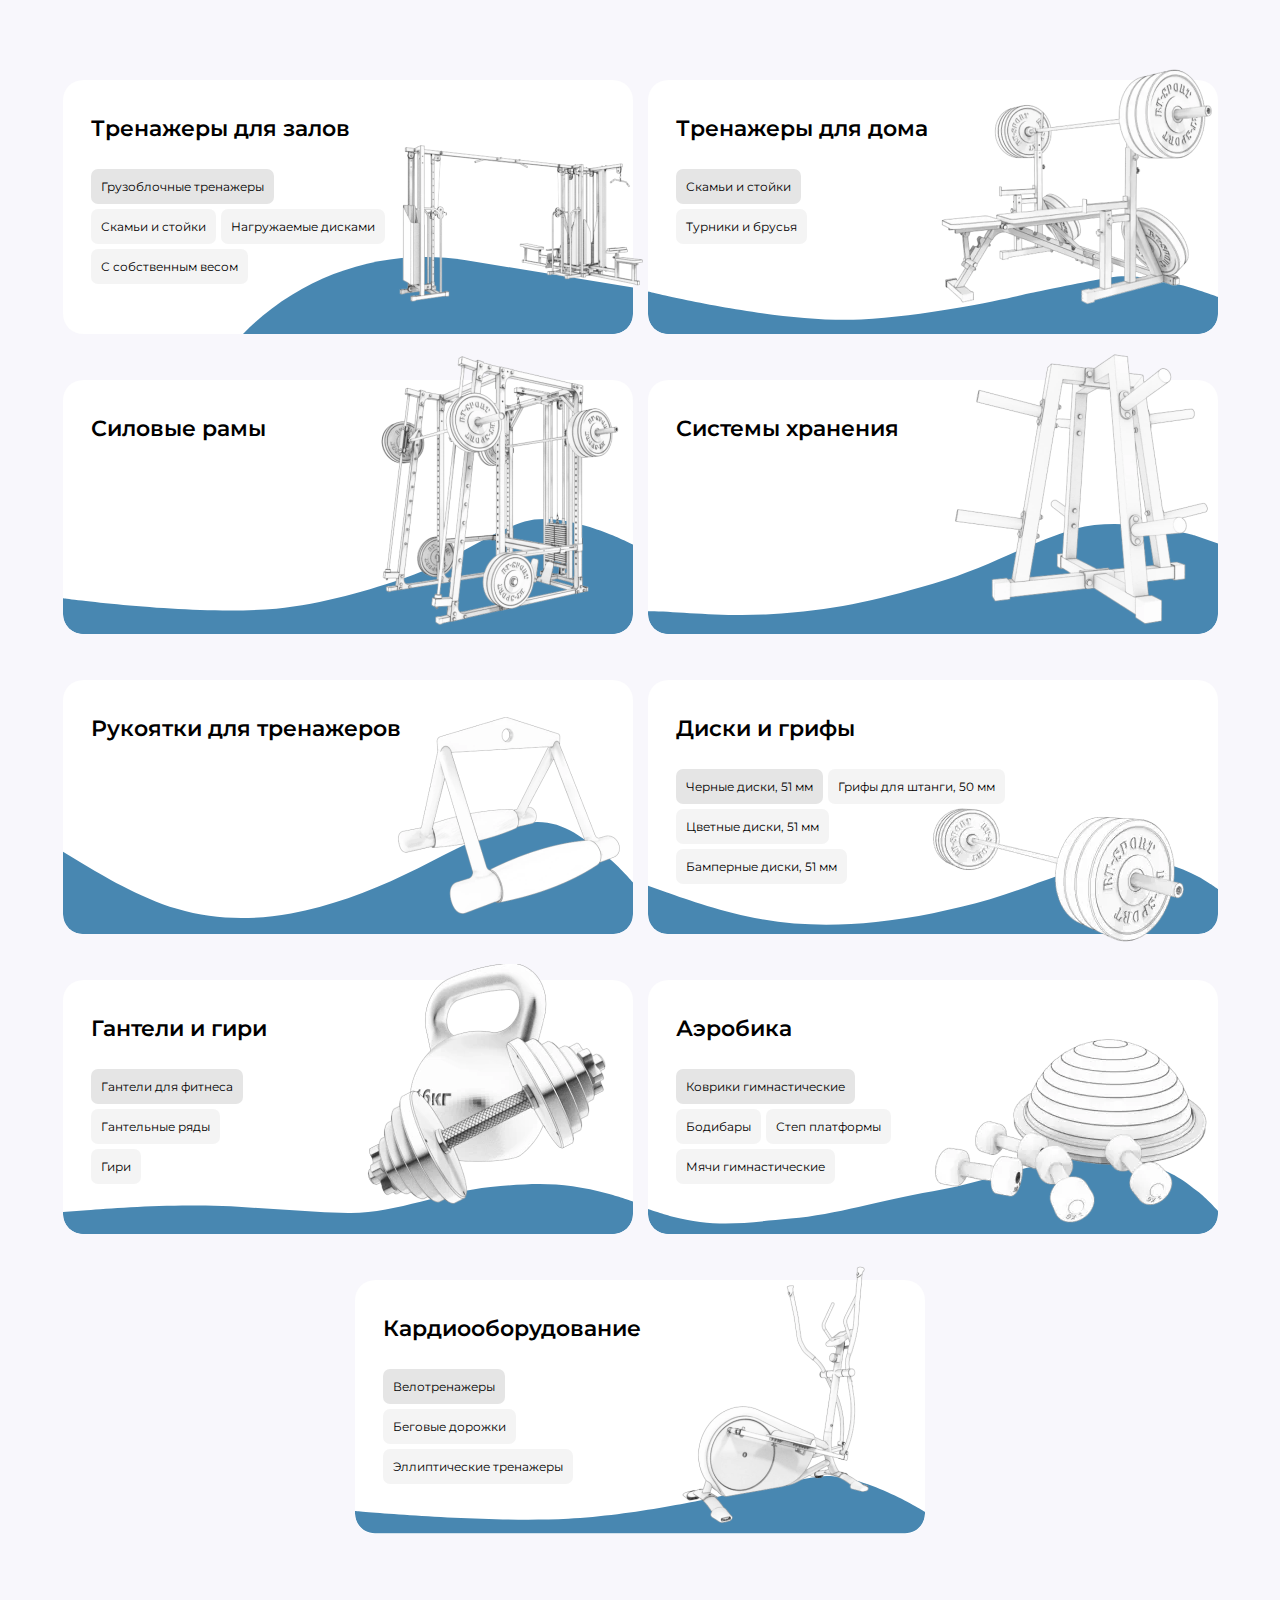
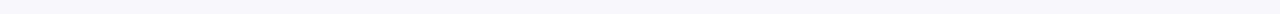
==== commit c4511317: "png to webp" ====
--- a/index.html
+++ b/index.html
@@ -27,16 +27,16 @@
               </div>
               <div class="card__tab-content">
                 <div class="card__img-wrap item active" data-tab-content="1">
-                  <img class="card__img" src="images/png/z-1.png" alt="">
+                  <img class="card__img" src="images/webp/z-1.webp" alt="">
                 </div>
                 <div class="card__img-wrap a-1 item " data-tab-content="2">
-                  <img class="card__img" src="images/png/z-1.1.png" alt="">
+                  <img class="card__img" src="images/webp/z-1.1.webp" alt="">
                 </div>
                 <div class="card__img-wrap item  " data-tab-content="3">
-                  <img class="card__img" src="images/png/z-1.2.png" alt="">
+                  <img class="card__img" src="images/webp/z-1.2.webp" alt="">
                 </div>
                 <div class="card__img-wrap z-1-3 item " data-tab-content="4">
-                  <img class="card__img" src="images/png/z-1.3.png" alt="">
+                  <img class="card__img" src="images/webp/z-1.3.webp" alt="">
                 </div>
               </div>
             </div>
@@ -52,10 +52,10 @@
               </div>
               <div class="card__tab-content">
                 <div class="card__img-wrap d-1 item active" data-tab-content="1">
-                  <img class="card__img" src="images/png/d-1.png" alt="">
+                  <img class="card__img" src="images/webp/d-1.webp" alt="">
                 </div>
                 <div class="card__img-wrap d-1 item" data-tab-content="2">
-                  <img class="card__img" src="images/png/d-2.png" alt="">
+                  <img class="card__img" src="images/webp/d-2.webp" alt="">
                 </div>
               </div>
 
@@ -70,7 +70,7 @@
                 </nav>
               </div>
               <div class="card__img-wrap r-1">
-                <img class="card__img" src="images/png/r-1.png" alt="">
+                <img class="card__img" src="images/webp/r-1.webp" alt="">
               </div>
             </div>
           </div>
@@ -83,7 +83,7 @@
                 </nav>
               </div>
               <div class="card__img-wrap r-1">
-                <img class="card__img" src="images/png/x-1.png" alt="">
+                <img class="card__img" src="images/webp/x-1.webp" alt="">
               </div>
             </div>
           </div>
@@ -96,7 +96,7 @@
                 </nav>
               </div>
               <div class="card__img-wrap t-1">
-                <img class="card__img" src="images/png/t-1.png" alt="">
+                <img class="card__img" src="images/webp/t-1.webp" alt="">
               </div>
             </div>
           </div>
@@ -114,19 +114,19 @@
               </div>
               <div class="card__tab-content">
                 <div class="card__img-wrap d-g-1 item active" data-tab-content="1">
-                  <img class="card__img" src="images/png/d-g-1.png" alt="">
+                  <img class="card__img" src="images/webp/d-g-1.webp" alt="">
                 </div>
                 <div class="card__img-wrap d-g-3 item" data-tab-content="2">
-                  <img class="card__img" src="images/png/d-g-3.png" alt="">
+                  <img class="card__img" src="images/webp/d-g-3.webp" alt="">
                 </div>
                 <div class="card__img-wrap d-g-5 item" data-tab-content="3">
-                  <img class="card__img" src="images/png/d-g-5.png" alt="">
+                  <img class="card__img" src="images/webp/d-g-5.webp" alt="">
                 </div>
                 <div class="card__img-wrap d-g-4 item" data-tab-content="4">
-                  <img class="card__img" src="images/png/d-g-4.png" alt="">
+                  <img class="card__img" src="images/webp/d-g-4.webp" alt="">
                 </div>
                 <div class="card__img-wrap d-g-5 item" data-tab-content="5">
-                  <img class="card__img" src="images/png/d-g-5.png" alt="">
+                  <img class="card__img" src="images/webp/d-g-5.webp" alt="">
                 </div>
               </div>
             </div>
@@ -143,13 +143,13 @@
               </div>
               <div class="card__tab-content">
                 <div class="card__img-wrap g-g-1 item active" data-tab-content="1">
-                  <img class="card__img" src="images/png/g-g-1.png" alt="">
+                  <img class="card__img" src="images/webp/g-g-1.webp" alt="">
                 </div>
                 <div class="card__img-wrap g-g-2 item" data-tab-content="2">
-                  <img class="card__img" src="images/png/g-g-2.png" alt="">
+                  <img class="card__img" src="images/webp/g-g-2.webp" alt="">
                 </div>
                 <div class="card__img-wrap g-g-3 item" data-tab-content="3">
-                  <img class="card__img" src="images/png/g-g-3.png" alt="">
+                  <img class="card__img" src="images/webp/g-g-3.webp" alt="">
                 </div>
               </div>
             </div>
@@ -167,16 +167,16 @@
               </div>
               <div class="card__tab-content">
                 <div class="card__img-wrap a-1 item active" data-tab-content="1">
-                  <img class="card__img" src="images/png/a-1.png" alt="">
+                  <img class="card__img" src="images/webp/a-1.webp" alt="">
                 </div>
                 <div class="card__img-wrap a-1 item" data-tab-content="2">
-                  <img class="card__img" src="images/png/z-1.1.png" alt="">
+                  <img class="card__img" src="images/webp/z-1.1.webp" alt="">
                 </div>
                 <div class="card__img-wrap a-1 item" data-tab-content="3">
-                  <img class="card__img" src="images/png/a-1.png" alt="">
+                  <img class="card__img" src="images/webp/a-1.webp" alt="">
                 </div>
                 <div class="card__img-wrap a-1 item" data-tab-content="4">
-                  <img class="card__img" src="images/png/a-1.png" alt="">
+                  <img class="card__img" src="images/webp/a-1.webp" alt="">
                 </div>
               </div>
             </div>
@@ -193,13 +193,13 @@
               </div>
               <div class="card__tab-content">
                 <div class="card__img-wrap k-1 item active" data-tab-content="1">
-                  <img class="card__img" src="images/png/k-1.png" alt="">
+                  <img class="card__img" src="images/webp/k-1.webp" alt="">
                 </div>
                 <div class="card__img-wrap k-2 item" data-tab-content="2">
-                  <img class="card__img" src="images/png/k-2.png" alt="">
+                  <img class="card__img" src="images/webp/k-2.webp" alt="">
                 </div>
                 <div class="card__img-wrap k-3 item" data-tab-content="3">
-                  <img class="card__img" src="images/png/k-3.png" alt="">
+                  <img class="card__img" src="images/webp/k-3.webp" alt="">
                 </div>
               </div>
             </div>
